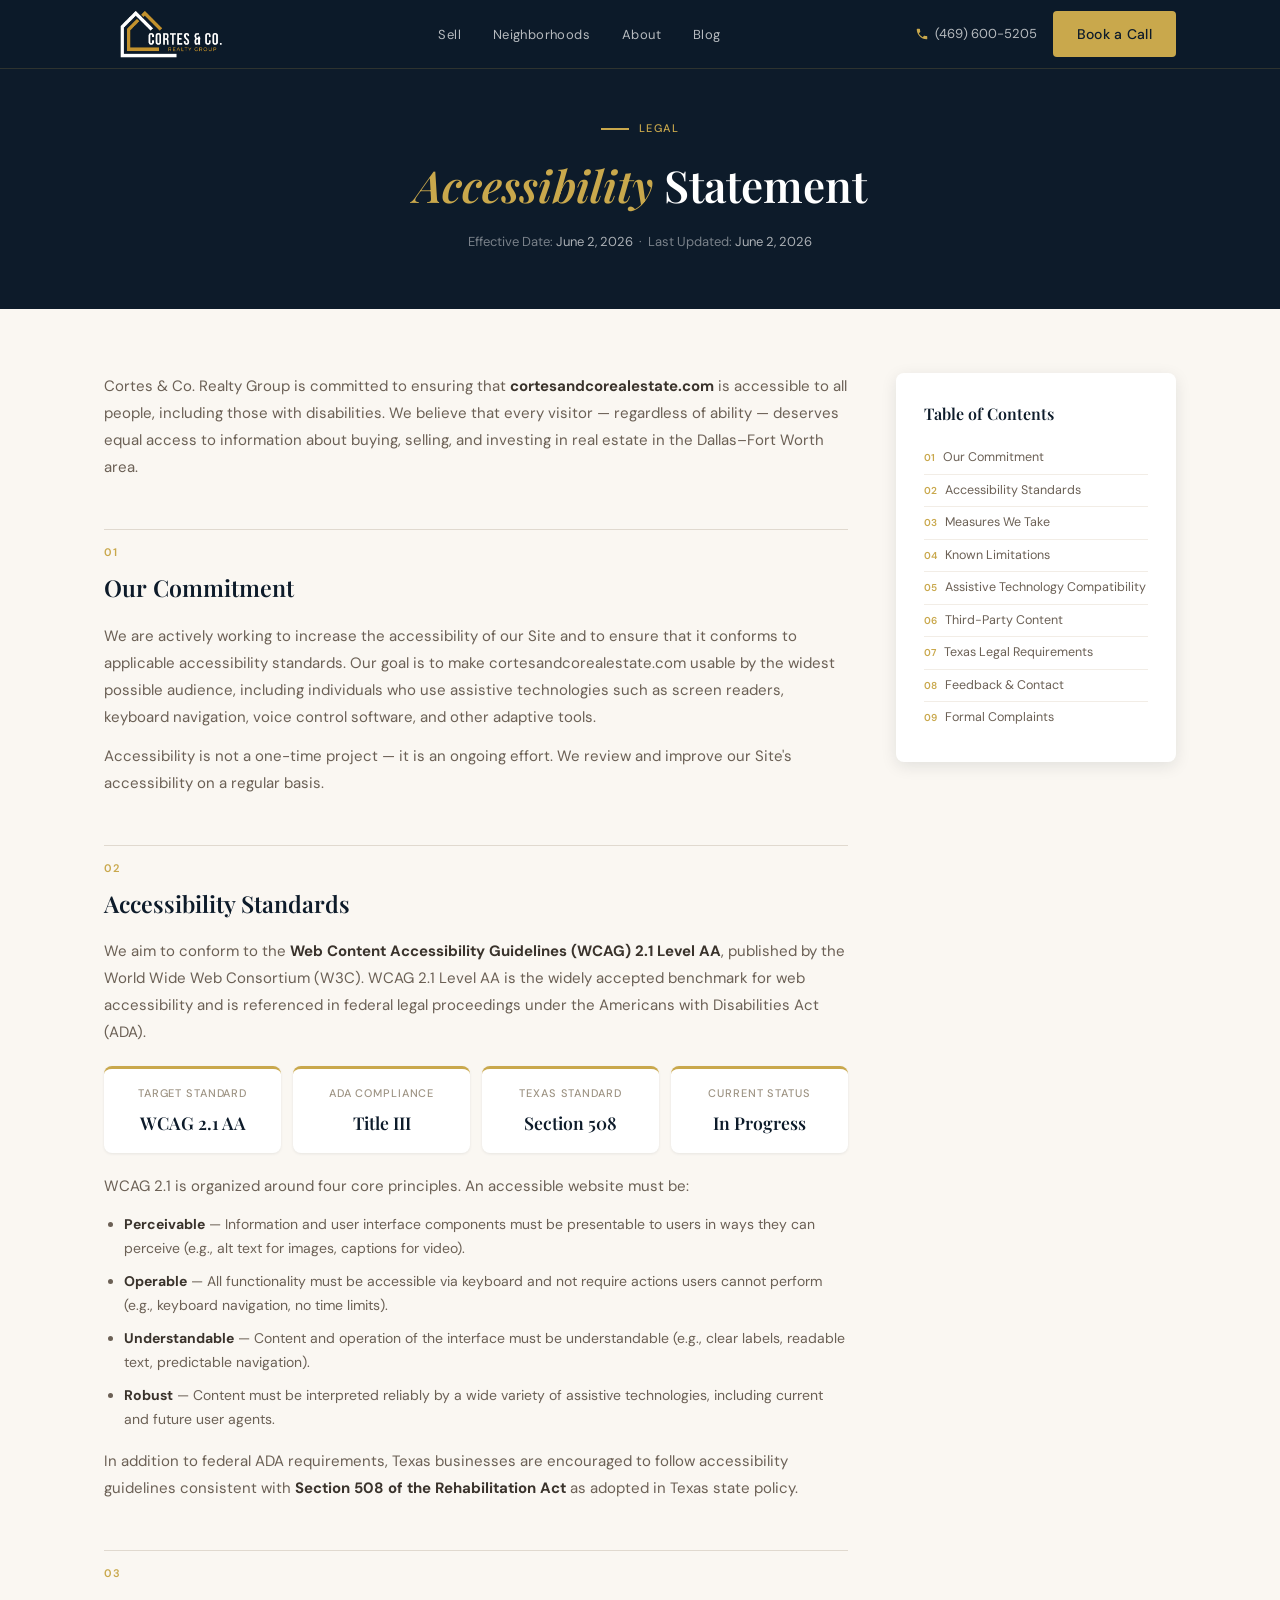
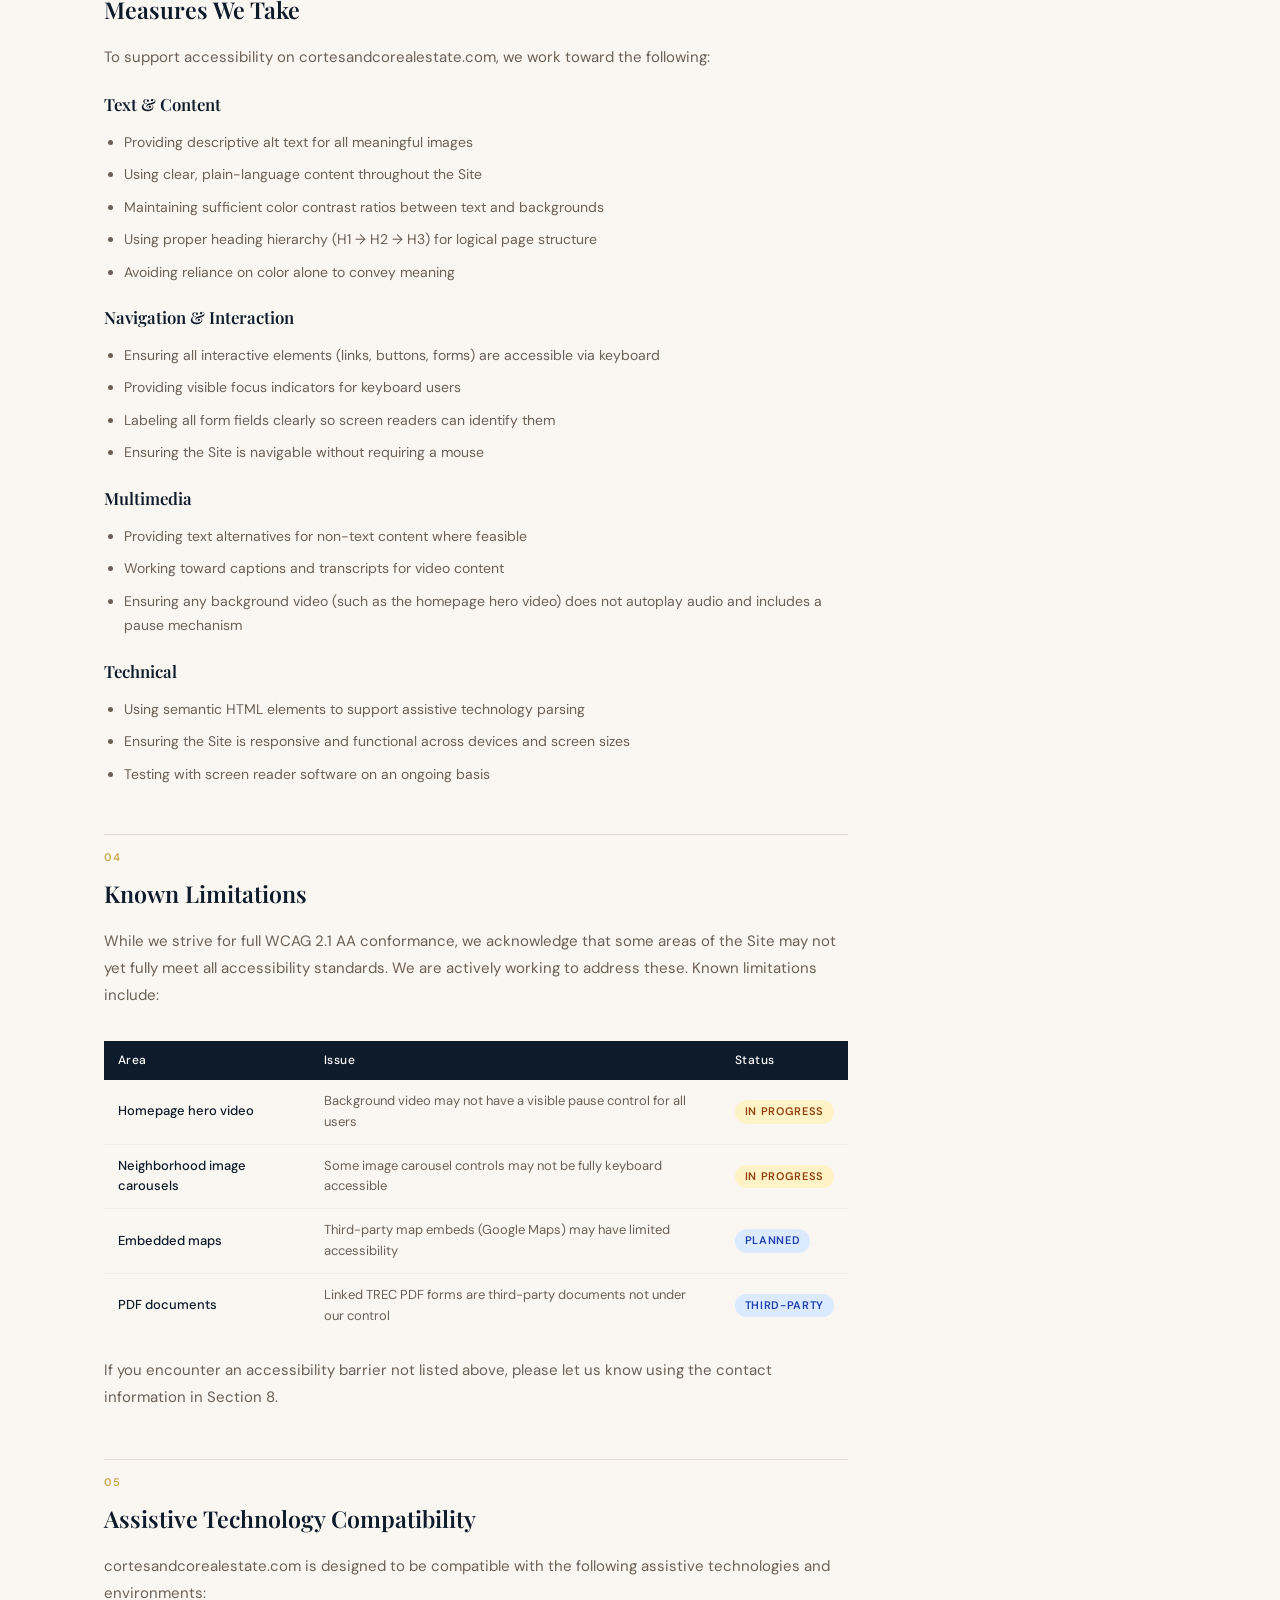
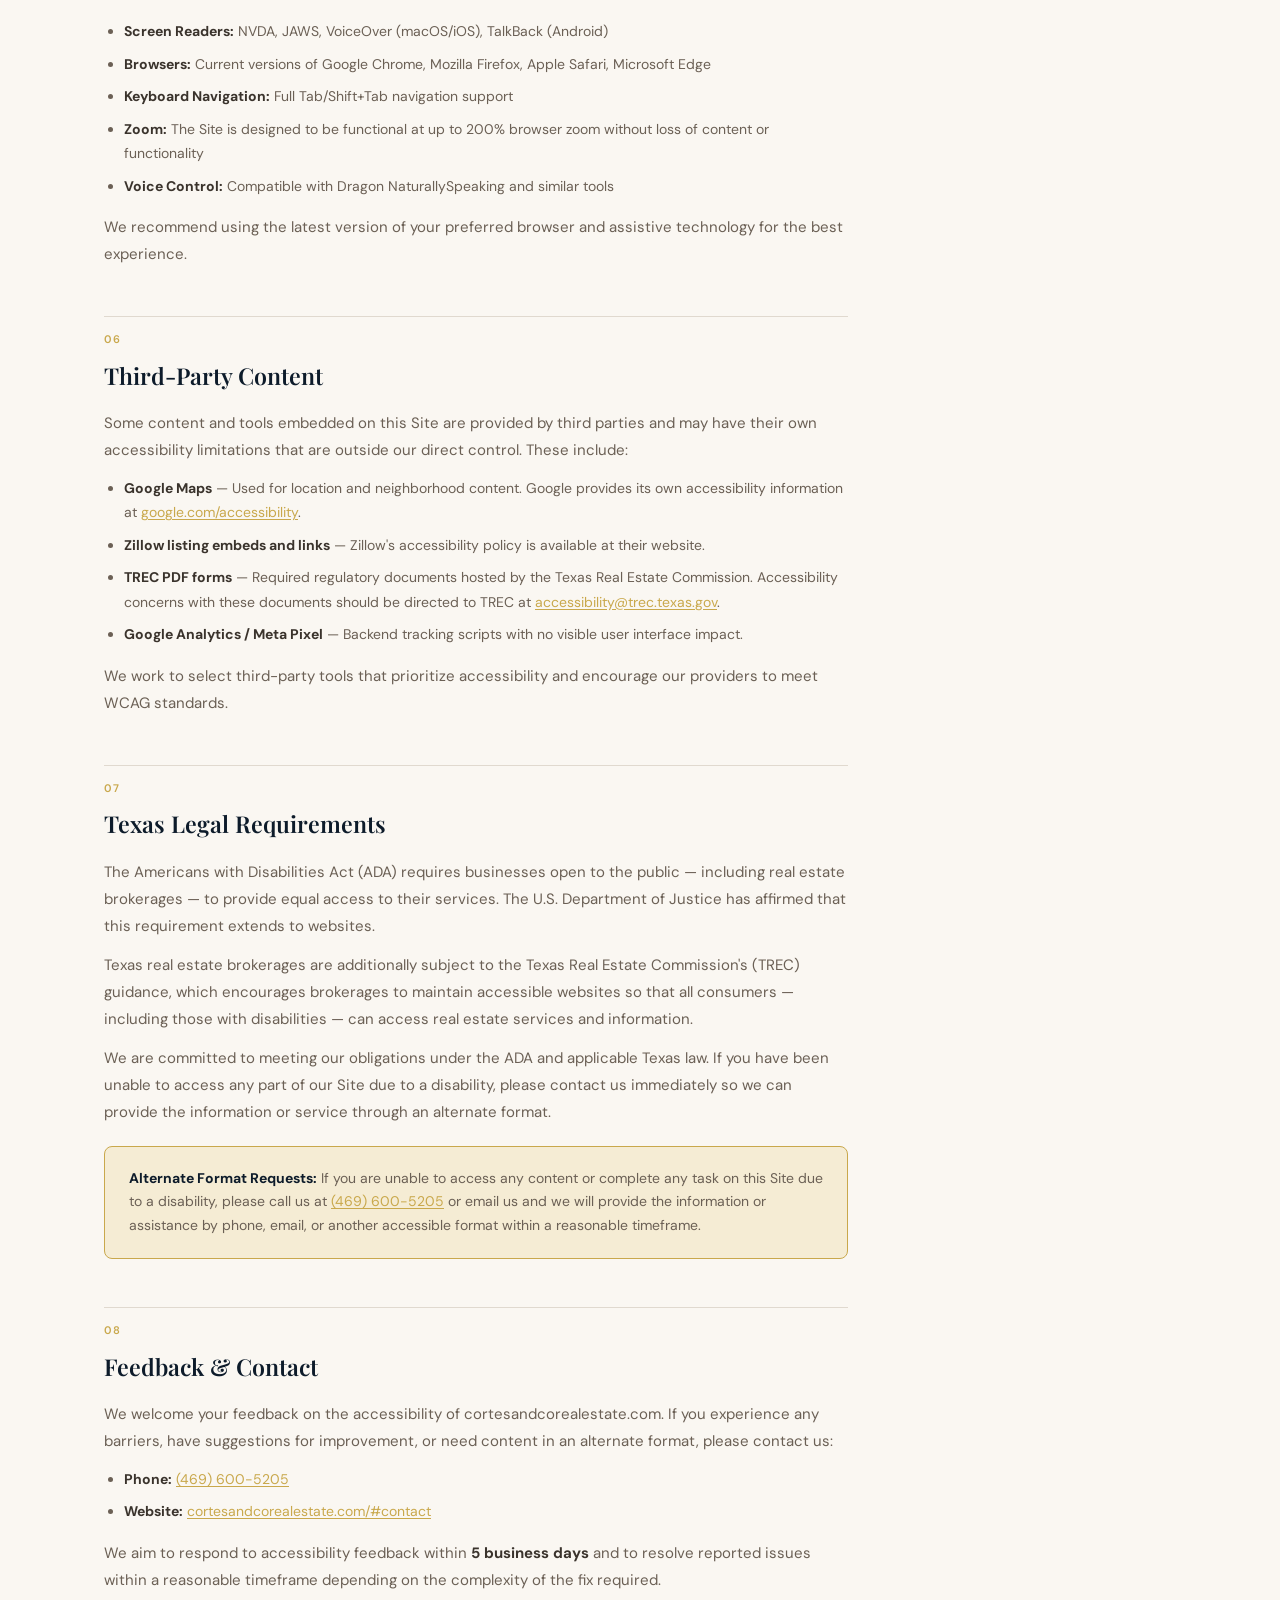
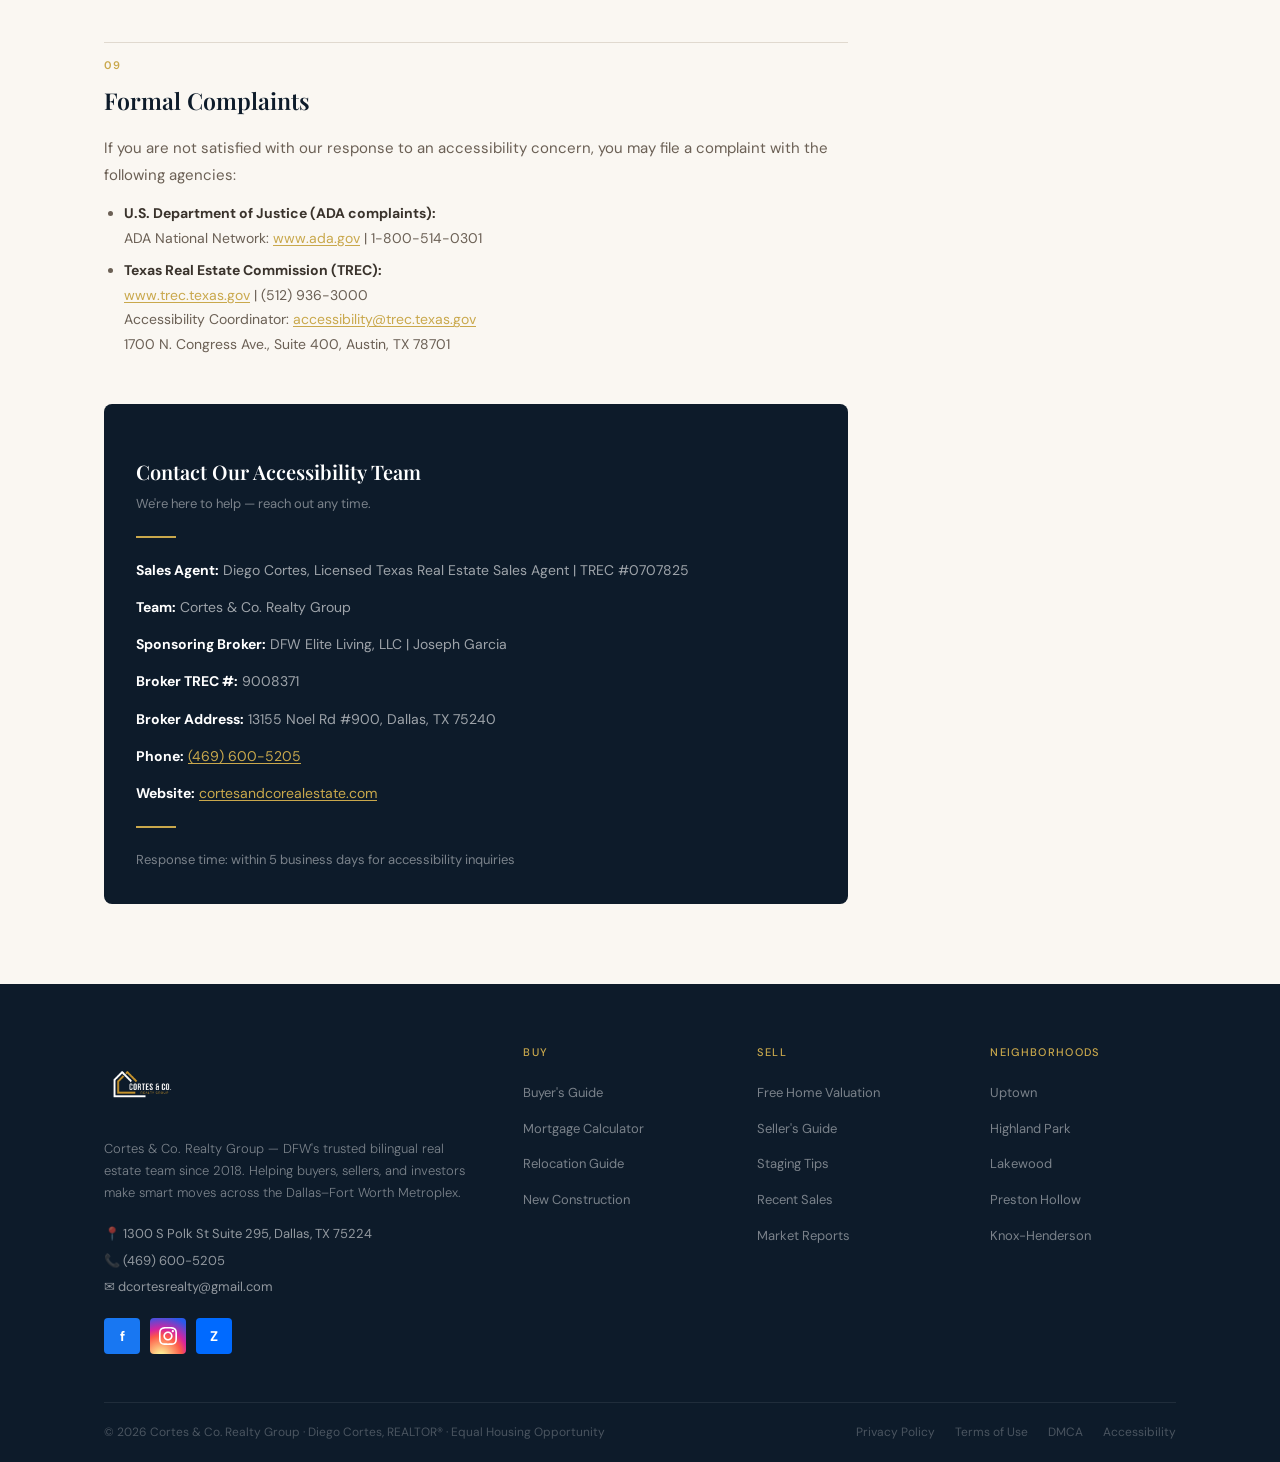
==== accessibility.html @ 4f9a0661 "added-legal-docs" ====
<!DOCTYPE html>
<html lang="en">
<head>
  <meta charset="UTF-8" />
  <meta name="viewport" content="width=device-width, initial-scale=1.0"/>
  <title>Accessibility Statement — Cortes & Co. Realty Group</title>
  <meta name="description" content="Accessibility Statement for cortesandcorealestate.com — Cortes & Co. Realty Group's commitment to WCAG 2.1 AA and ADA compliance.">
  <link rel="preconnect" href="https://fonts.googleapis.com">
  <link rel="preconnect" href="https://fonts.gstatic.com" crossorigin>
  <link href="https://fonts.googleapis.com/css2?family=Playfair+Display:ital,wght@0,400;0,600;0,700;1,400&family=DM+Sans:ital,opsz,wght@0,9..40,300;0,9..40,400;0,9..40,500;1,9..40,300&display=swap" rel="stylesheet">
  <link rel="icon" type="image/svg+xml" href="favicon.svg">
  <link rel="stylesheet" href="styles.css">
  <style>
    .policy-hero {
      background: var(--navy);
      padding: 120px 0 56px;
      text-align: center;
    }
    .policy-hero .section-eyebrow { justify-content: center; }
    .policy-hero h1 {
      font-family: var(--font-display);
      font-size: clamp(2rem, 4vw, 2.75rem);
      font-weight: 600;
      color: var(--white);
      margin-bottom: 12px;
    }
    .policy-hero h1 em { font-style: italic; color: var(--gold); }
    .policy-meta {
      font-size: 13px;
      color: rgba(255,255,255,.45);
      margin-top: 8px;
    }
    .policy-meta span { color: rgba(255,255,255,.65); }

    .policy-body { padding: 64px 0 80px; }
    .policy-layout {
      display: grid;
      grid-template-columns: 1fr 280px;
      gap: 48px;
      align-items: start;
    }

    .policy-sidebar { position: sticky; top: 88px; }
    .sidebar-card {
      background: var(--white);
      border-radius: 8px;
      padding: 28px;
      box-shadow: var(--shadow-md);
      margin-bottom: 20px;
    }
    .sidebar-card h3 {
      font-family: var(--font-display);
      font-size: 1rem;
      font-weight: 600;
      color: var(--navy);
      margin-bottom: 16px;
    }
    .toc ol {
      list-style: none;
      counter-reset: toc-counter;
      margin: 0; padding: 0;
    }
    .toc li {
      counter-increment: toc-counter;
      border-bottom: 1px solid var(--gray-100);
    }
    .toc li:last-child { border-bottom: none; }
    .toc a {
      display: flex;
      align-items: baseline;
      gap: 8px;
      font-size: 12.5px;
      color: var(--gray-600);
      padding: 7px 0;
      transition: color .2s;
      line-height: 1.4;
    }
    .toc a::before {
      content: counter(toc-counter, decimal-leading-zero);
      font-size: 10px;
      font-weight: 600;
      color: var(--gold);
      flex-shrink: 0;
    }
    .toc a:hover { color: var(--navy); }

    .policy-main > p {
      font-size: 15px;
      color: var(--gray-600);
      line-height: 1.8;
      margin-bottom: 14px;
    }
    .policy-main section {
      margin-top: 48px;
      padding-top: 8px;
      border-top: 1px solid var(--gray-200);
    }
    .section-num {
      display: inline-block;
      font-size: 11px;
      font-weight: 600;
      letter-spacing: .12em;
      text-transform: uppercase;
      color: var(--gold);
      margin-bottom: 8px;
    }
    .policy-main h2 {
      font-family: var(--font-display);
      font-size: 1.45rem;
      font-weight: 600;
      color: var(--navy);
      margin-bottom: 16px;
    }
    .policy-main h3 {
      font-family: var(--font-display);
      font-size: 1.05rem;
      font-weight: 600;
      color: var(--navy);
      margin: 20px 0 10px;
    }
    .policy-main p {
      font-size: 15px;
      color: var(--gray-600);
      line-height: 1.8;
      margin-bottom: 12px;
    }
    .policy-main p:last-child { margin-bottom: 0; }
    .policy-main ul, .policy-main ol {
      margin: 12px 0 16px 0;
      padding-left: 20px;
    }
    .policy-main li {
      font-size: 14px;
      color: var(--gray-600);
      line-height: 1.75;
      margin-bottom: 8px;
    }
    .policy-main li:last-child { margin-bottom: 0; }
    .policy-main strong { color: var(--gray-800); }
    .policy-main a { color: var(--gold); text-decoration: underline; text-underline-offset: 2px; }
    .policy-main a:hover { color: var(--gold-light); }

    .highlight-box {
      background: var(--gold-pale);
      border: 1.5px solid var(--gold);
      border-radius: 8px;
      padding: 20px 24px;
      margin: 20px 0;
      font-size: 14px;
      color: var(--gray-600);
      line-height: 1.7;
    }
    .highlight-box strong { color: var(--navy); }
    .highlight-box a { color: var(--gold); }

    /* conformance grid */
    .conformance-grid {
      display: grid;
      grid-template-columns: repeat(4, 1fr);
      gap: 12px;
      margin: 20px 0;
    }
    .conformance-item {
      background: var(--white);
      border-radius: 8px;
      padding: 16px;
      box-shadow: var(--shadow-sm);
      text-align: center;
      border-top: 3px solid var(--gold);
    }
    .ci-label {
      font-size: 11px;
      font-weight: 500;
      letter-spacing: .08em;
      text-transform: uppercase;
      color: var(--gray-400);
      margin-bottom: 6px;
    }
    .ci-value {
      font-family: var(--font-display);
      font-size: 1.1rem;
      font-weight: 600;
      color: var(--navy);
    }

    /* issues table */
    .issues-table {
      width: 100%;
      border-collapse: collapse;
      margin: 20px 0;
      font-size: 13px;
    }
    .issues-table th {
      background: var(--navy);
      color: var(--white);
      padding: 10px 14px;
      text-align: left;
      font-weight: 500;
      font-size: 12px;
      letter-spacing: .04em;
    }
    .issues-table td {
      padding: 11px 14px;
      border-bottom: 1px solid var(--gray-100);
      color: var(--gray-600);
      vertical-align: middle;
    }
    .issues-table tr:last-child td { border-bottom: none; }
    .issues-table tr:nth-child(even) td { background: var(--cream); }
    .issues-table td:first-child { font-weight: 500; color: var(--navy); }

    .status-badge {
      display: inline-block;
      font-size: 11px;
      font-weight: 600;
      letter-spacing: .06em;
      text-transform: uppercase;
      padding: 3px 10px;
      border-radius: 20px;
      white-space: nowrap;
    }
    .status-in-progress { background: #fef3c7; color: #92400e; }
    .status-planned { background: #dbeafe; color: #1e40af; }

    /* contact card */
    .contact-card {
      background: var(--navy);
      border-radius: 8px;
      padding: 32px;
      margin-top: 48px;
    }
    .contact-card h3 {
      font-family: var(--font-display);
      font-size: 1.25rem;
      font-weight: 600;
      color: var(--white);
      margin-bottom: 4px;
    }
    .contact-card .sub {
      font-size: 13px;
      color: rgba(255,255,255,.45);
      margin-bottom: 0;
    }
    .contact-card p {
      font-size: 14px;
      color: rgba(255,255,255,.6);
      line-height: 1.8;
      margin-bottom: 12px;
    }
    .contact-card p:last-child { margin-bottom: 0; }
    .contact-card strong { color: var(--white) !important; }
    .contact-card a { color: var(--gold); text-decoration: underline; text-underline-offset: 2px; }
    .contact-card a:hover { color: var(--gold-light); }
    .contact-card .divider {
      width: 40px; height: 2px;
      background: var(--gold);
      margin: 20px 0;
    }

    @media (max-width: 900px) {
      .policy-layout { grid-template-columns: 1fr; }
      .policy-sidebar { position: static; }
      .conformance-grid { grid-template-columns: 1fr 1fr; }
    }
    @media (max-width: 600px) {
      .conformance-grid { grid-template-columns: 1fr 1fr; }
    }
  </style>
</head>
<body>

<!-- ── NAV ── -->
<nav id="nav">
  <div class="nav-inner">
    <div class="nav-logo"><a href="index.html"><img src="websitephotos/logo-dark.png" alt="Logo"></a></div>
    <ul class="nav-links">
      <li><a href="index.html#sell">Sell</a></li>
      <li><a href="index.html#neighborhoods">Neighborhoods</a></li>
      <li><a href="index.html#about">About</a></li>
      <li><a href="#">Blog</a></li>
    </ul>
    <div class="nav-right">
      <div class="nav-phone">(469) 600-5205</div>
      <a href="index.html#contact" class="btn-primary">Book a Call</a>
    </div>
    <div class="hamburger" onclick="toggleMenu()">
      <span></span><span></span><span></span>
    </div>
  </div>
</nav>

<!-- ── HERO ── -->
<section class="policy-hero">
  <div class="container">
    <div class="section-eyebrow" style="justify-content:center;">Legal</div>
    <h1><em>Accessibility</em> Statement</h1>
    <p class="policy-meta">Effective Date: <span>June 2, 2026</span> &nbsp;·&nbsp; Last Updated: <span>June 2, 2026</span></p>
  </div>
</section>

<!-- ── BODY ── -->
<section class="policy-body">
  <div class="container">
    <div class="policy-layout">

      <!-- MAIN CONTENT -->
      <div class="policy-main">

        <p>Cortes & Co. Realty Group is committed to ensuring that <strong>cortesandcorealestate.com</strong> is accessible to all people, including those with disabilities. We believe that every visitor — regardless of ability — deserves equal access to information about buying, selling, and investing in real estate in the Dallas–Fort Worth area.</p>

        <!-- 1 -->
        <section id="commitment">
          <span class="section-num">01</span>
          <h2>Our Commitment</h2>
          <p>We are actively working to increase the accessibility of our Site and to ensure that it conforms to applicable accessibility standards. Our goal is to make cortesandcorealestate.com usable by the widest possible audience, including individuals who use assistive technologies such as screen readers, keyboard navigation, voice control software, and other adaptive tools.</p>
          <p>Accessibility is not a one-time project — it is an ongoing effort. We review and improve our Site's accessibility on a regular basis.</p>
        </section>

        <!-- 2 -->
        <section id="standards">
          <span class="section-num">02</span>
          <h2>Accessibility Standards</h2>
          <p>We aim to conform to the <strong>Web Content Accessibility Guidelines (WCAG) 2.1 Level AA</strong>, published by the World Wide Web Consortium (W3C). WCAG 2.1 Level AA is the widely accepted benchmark for web accessibility and is referenced in federal legal proceedings under the Americans with Disabilities Act (ADA).</p>

          <div class="conformance-grid">
            <div class="conformance-item">
              <div class="ci-label">Target Standard</div>
              <div class="ci-value">WCAG 2.1 AA</div>
            </div>
            <div class="conformance-item">
              <div class="ci-label">ADA Compliance</div>
              <div class="ci-value">Title III</div>
            </div>
            <div class="conformance-item">
              <div class="ci-label">Texas Standard</div>
              <div class="ci-value">Section 508</div>
            </div>
            <div class="conformance-item">
              <div class="ci-label">Current Status</div>
              <div class="ci-value">In Progress</div>
            </div>
          </div>

          <p>WCAG 2.1 is organized around four core principles. An accessible website must be:</p>
          <ul>
            <li><strong>Perceivable</strong> — Information and user interface components must be presentable to users in ways they can perceive (e.g., alt text for images, captions for video).</li>
            <li><strong>Operable</strong> — All functionality must be accessible via keyboard and not require actions users cannot perform (e.g., keyboard navigation, no time limits).</li>
            <li><strong>Understandable</strong> — Content and operation of the interface must be understandable (e.g., clear labels, readable text, predictable navigation).</li>
            <li><strong>Robust</strong> — Content must be interpreted reliably by a wide variety of assistive technologies, including current and future user agents.</li>
          </ul>

          <p>In addition to federal ADA requirements, Texas businesses are encouraged to follow accessibility guidelines consistent with <strong>Section 508 of the Rehabilitation Act</strong> as adopted in Texas state policy.</p>
        </section>

        <!-- 3 -->
        <section id="measures">
          <span class="section-num">03</span>
          <h2>Measures We Take</h2>
          <p>To support accessibility on cortesandcorealestate.com, we work toward the following:</p>

          <h3>Text & Content</h3>
          <ul>
            <li>Providing descriptive alt text for all meaningful images</li>
            <li>Using clear, plain-language content throughout the Site</li>
            <li>Maintaining sufficient color contrast ratios between text and backgrounds</li>
            <li>Using proper heading hierarchy (H1 → H2 → H3) for logical page structure</li>
            <li>Avoiding reliance on color alone to convey meaning</li>
          </ul>

          <h3>Navigation & Interaction</h3>
          <ul>
            <li>Ensuring all interactive elements (links, buttons, forms) are accessible via keyboard</li>
            <li>Providing visible focus indicators for keyboard users</li>
            <li>Labeling all form fields clearly so screen readers can identify them</li>
            <li>Ensuring the Site is navigable without requiring a mouse</li>
          </ul>

          <h3>Multimedia</h3>
          <ul>
            <li>Providing text alternatives for non-text content where feasible</li>
            <li>Working toward captions and transcripts for video content</li>
            <li>Ensuring any background video (such as the homepage hero video) does not autoplay audio and includes a pause mechanism</li>
          </ul>

          <h3>Technical</h3>
          <ul>
            <li>Using semantic HTML elements to support assistive technology parsing</li>
            <li>Ensuring the Site is responsive and functional across devices and screen sizes</li>
            <li>Testing with screen reader software on an ongoing basis</li>
          </ul>
        </section>

        <!-- 4 -->
        <section id="known-issues">
          <span class="section-num">04</span>
          <h2>Known Limitations</h2>
          <p>While we strive for full WCAG 2.1 AA conformance, we acknowledge that some areas of the Site may not yet fully meet all accessibility standards. We are actively working to address these. Known limitations include:</p>

          <div style="overflow-x:auto;">
            <table class="issues-table" aria-label="Known accessibility limitations and their status">
              <thead>
                <tr>
                  <th>Area</th>
                  <th>Issue</th>
                  <th>Status</th>
                </tr>
              </thead>
              <tbody>
                <tr>
                  <td>Homepage hero video</td>
                  <td>Background video may not have a visible pause control for all users</td>
                  <td><span class="status-badge status-in-progress">In Progress</span></td>
                </tr>
                <tr>
                  <td>Neighborhood image carousels</td>
                  <td>Some image carousel controls may not be fully keyboard accessible</td>
                  <td><span class="status-badge status-in-progress">In Progress</span></td>
                </tr>
                <tr>
                  <td>Embedded maps</td>
                  <td>Third-party map embeds (Google Maps) may have limited accessibility</td>
                  <td><span class="status-badge status-planned">Planned</span></td>
                </tr>
                <tr>
                  <td>PDF documents</td>
                  <td>Linked TREC PDF forms are third-party documents not under our control</td>
                  <td><span class="status-badge status-planned">Third-Party</span></td>
                </tr>
              </tbody>
            </table>
          </div>

          <p>If you encounter an accessibility barrier not listed above, please let us know using the contact information in Section 8.</p>
        </section>

        <!-- 5 -->
        <section id="assistive">
          <span class="section-num">05</span>
          <h2>Assistive Technology Compatibility</h2>
          <p>cortesandcorealestate.com is designed to be compatible with the following assistive technologies and environments:</p>
          <ul>
            <li><strong>Screen Readers:</strong> NVDA, JAWS, VoiceOver (macOS/iOS), TalkBack (Android)</li>
            <li><strong>Browsers:</strong> Current versions of Google Chrome, Mozilla Firefox, Apple Safari, Microsoft Edge</li>
            <li><strong>Keyboard Navigation:</strong> Full Tab/Shift+Tab navigation support</li>
            <li><strong>Zoom:</strong> The Site is designed to be functional at up to 200% browser zoom without loss of content or functionality</li>
            <li><strong>Voice Control:</strong> Compatible with Dragon NaturallySpeaking and similar tools</li>
          </ul>
          <p>We recommend using the latest version of your preferred browser and assistive technology for the best experience.</p>
        </section>

        <!-- 6 -->
        <section id="third-party">
          <span class="section-num">06</span>
          <h2>Third-Party Content</h2>
          <p>Some content and tools embedded on this Site are provided by third parties and may have their own accessibility limitations that are outside our direct control. These include:</p>
          <ul>
            <li><strong>Google Maps</strong> — Used for location and neighborhood content. Google provides its own accessibility information at <a href="https://www.google.com/accessibility/" target="_blank">google.com/accessibility</a>.</li>
            <li><strong>Zillow listing embeds and links</strong> — Zillow's accessibility policy is available at their website.</li>
            <li><strong>TREC PDF forms</strong> — Required regulatory documents hosted by the Texas Real Estate Commission. Accessibility concerns with these documents should be directed to TREC at <a href="mailto:accessibility@trec.texas.gov">accessibility@trec.texas.gov</a>.</li>
            <li><strong>Google Analytics / Meta Pixel</strong> — Backend tracking scripts with no visible user interface impact.</li>
          </ul>
          <p>We work to select third-party tools that prioritize accessibility and encourage our providers to meet WCAG standards.</p>
        </section>

        <!-- 7 -->
        <section id="texas-law">
          <span class="section-num">07</span>
          <h2>Texas Legal Requirements</h2>
          <p>The Americans with Disabilities Act (ADA) requires businesses open to the public — including real estate brokerages — to provide equal access to their services. The U.S. Department of Justice has affirmed that this requirement extends to websites.</p>
          <p>Texas real estate brokerages are additionally subject to the Texas Real Estate Commission's (TREC) guidance, which encourages brokerages to maintain accessible websites so that all consumers — including those with disabilities — can access real estate services and information.</p>
          <p>We are committed to meeting our obligations under the ADA and applicable Texas law. If you have been unable to access any part of our Site due to a disability, please contact us immediately so we can provide the information or service through an alternate format.</p>

          <div class="highlight-box">
            <strong>Alternate Format Requests:</strong> If you are unable to access any content or complete any task on this Site due to a disability, please call us at <a href="tel:4696005205">(469) 600-5205</a> or email us and we will provide the information or assistance by phone, email, or another accessible format within a reasonable timeframe.
          </div>
        </section>

        <!-- 8 -->
        <section id="feedback">
          <span class="section-num">08</span>
          <h2>Feedback & Contact</h2>
          <p>We welcome your feedback on the accessibility of cortesandcorealestate.com. If you experience any barriers, have suggestions for improvement, or need content in an alternate format, please contact us:</p>
          <ul>
            <li><strong>Phone:</strong> <a href="tel:4696005205">(469) 600-5205</a></li>
            <li><strong>Website:</strong> <a href="https://cortesandcorealestate.com/#contact">cortesandcorealestate.com/#contact</a></li>
          </ul>
          <p>We aim to respond to accessibility feedback within <strong>5 business days</strong> and to resolve reported issues within a reasonable timeframe depending on the complexity of the fix required.</p>
        </section>

        <!-- 9 -->
        <section id="formal-complaint">
          <span class="section-num">09</span>
          <h2>Formal Complaints</h2>
          <p>If you are not satisfied with our response to an accessibility concern, you may file a complaint with the following agencies:</p>
          <ul>
            <li>
              <strong>U.S. Department of Justice (ADA complaints):</strong><br/>
              ADA National Network: <a href="https://www.ada.gov" target="_blank">www.ada.gov</a> | 1-800-514-0301
            </li>
            <li>
              <strong>Texas Real Estate Commission (TREC):</strong><br/>
              <a href="https://www.trec.texas.gov" target="_blank">www.trec.texas.gov</a> | (512) 936-3000<br/>
              Accessibility Coordinator: <a href="mailto:accessibility@trec.texas.gov">accessibility@trec.texas.gov</a><br/>
              1700 N. Congress Ave., Suite 400, Austin, TX 78701
            </li>
          </ul>
        </section>

        <div class="contact-card">
          <h3>Contact Our Accessibility Team</h3>
          <p class="sub">We're here to help — reach out any time.</p>
          <div class="divider"></div>
          <p><strong>Sales Agent:</strong> Diego Cortes, Licensed Texas Real Estate Sales Agent | TREC #0707825</p>
          <p><strong>Team:</strong> Cortes &amp; Co. Realty Group</p>
          <p><strong>Sponsoring Broker:</strong> DFW Elite Living, LLC | Joseph Garcia</p>
          <p><strong>Broker TREC #:</strong> 9008371</p>
          <p><strong>Broker Address:</strong> 13155 Noel Rd #900, Dallas, TX 75240</p>
          <p><strong>Phone:</strong> <a href="tel:4696005205">(469) 600-5205</a></p>
          <p><strong>Website:</strong> <a href="https://cortesandcorealestate.com">cortesandcorealestate.com</a></p>
          <div class="divider"></div>
          <p style="font-size:13px; color:rgba(255,255,255,.45);">Response time: within 5 business days for accessibility inquiries</p>
        </div>

      </div>

      <!-- SIDEBAR -->
      <div class="policy-sidebar">
        <div class="sidebar-card">
          <h3>Table of Contents</h3>
          <nav class="toc">
            <ol>
              <li><a href="#commitment">Our Commitment</a></li>
              <li><a href="#standards">Accessibility Standards</a></li>
              <li><a href="#measures">Measures We Take</a></li>
              <li><a href="#known-issues">Known Limitations</a></li>
              <li><a href="#assistive">Assistive Technology Compatibility</a></li>
              <li><a href="#third-party">Third-Party Content</a></li>
              <li><a href="#texas-law">Texas Legal Requirements</a></li>
              <li><a href="#feedback">Feedback & Contact</a></li>
              <li><a href="#formal-complaint">Formal Complaints</a></li>
            </ol>
          </nav>
        </div>
      </div>

    </div>
  </div>
</section>

<!-- ── FOOTER ── -->
<footer id="footer">
  <div class="container">
    <div class="footer-grid">
      <div>
        <div class="footer-logo"><a href="index.html"><img src="websitephotos/logo-dark.png" alt="Logo"></a></div>
        <p class="footer-about">Cortes & Co. Realty Group — DFW's trusted bilingual real estate team since 2018. Helping buyers, sellers, and investors make smart moves across the Dallas–Fort Worth Metroplex.</p>
        <div class="footer-contact-item">📍 1300 S Polk St Suite 295, Dallas, TX 75224</div>
        <div class="footer-contact-item">📞 (469) 600-5205</div>
        <div class="footer-contact-item">✉ dcortesrealty@gmail.com</div>
        <div class="footer-social">
          <a href="https://www.facebook.com/diegocortesrealestate/" target="_blank" rel="noopener noreferrer" class="social-icon" style="background:#1877f2; color:#fff;">f</a>
          <a href="https://www.instagram.com/diegocortes_realestate/?hl=en" target="_blank" rel="noopener noreferrer" class="social-icon" style="background:radial-gradient(circle at 30% 107%, #fdf497 0%, #fdf497 5%, #fd5949 45%, #d6249f 60%, #285AEB 90%); color:#fff;">
            <svg xmlns="http://www.w3.org/2000/svg" width="18" height="18" viewBox="0 0 24 24" fill="white"><path d="M12 2.163c3.204 0 3.584.012 4.85.07 3.252.148 4.771 1.691 4.919 4.919.058 1.265.069 1.645.069 4.849 0 3.205-.012 3.584-.069 4.849-.149 3.225-1.664 4.771-4.919 4.919-1.266.058-1.644.07-4.85.07-3.204 0-3.584-.012-4.849-.07-3.26-.149-4.771-1.699-4.919-4.92-.058-1.265-.07-1.644-.07-4.849 0-3.204.013-3.583.07-4.849.149-3.227 1.664-4.771 4.919-4.919 1.266-.057 1.645-.069 4.849-.069zm0-2.163c-3.259 0-3.667.014-4.947.072-4.358.2-6.78 2.618-6.98 6.98-.059 1.281-.073 1.689-.073 4.948 0 3.259.014 3.668.072 4.948.2 4.358 2.618 6.78 6.98 6.98 1.281.058 1.689.072 4.948.072 3.259 0 3.668-.014 4.948-.072 4.354-.2 6.782-2.618 6.979-6.98.059-1.28.073-1.689.073-4.948 0-3.259-.014-3.667-.072-4.947-.196-4.354-2.617-6.78-6.979-6.98-1.281-.059-1.69-.073-4.949-.073zm0 5.838c-3.403 0-6.162 2.759-6.162 6.162s2.759 6.163 6.162 6.163 6.162-2.759 6.162-6.163c0-3.403-2.759-6.162-6.162-6.162zm0 10.162c-2.209 0-4-1.79-4-4 0-2.209 1.791-4 4-4s4 1.791 4 4c0 2.21-1.791 4-4 4zm6.406-11.845c-.796 0-1.441.645-1.441 1.44s.645 1.44 1.441 1.44c.795 0 1.439-.645 1.439-1.44s-.644-1.44-1.439-1.44z"/></svg>
          </a>
          <a href="https://www.zillow.com/profile/Diego%20Cortes" target="_blank" rel="noopener noreferrer" class="social-icon" style="background:#006aff; color:#fff;">Z</a>
        </div>
      </div>
      <div class="footer-col">
        <h4>Buy</h4>
        <ul class="footer-links">
          <li><a href="buyers-guide.html">Buyer's Guide</a></li>
          <li><a href="mortgage-calculator.html">Mortgage Calculator</a></li>
          <li><a href="relocation-guide.html">Relocation Guide</a></li>
          <li><a href="new-construction.html">New Construction</a></li>
        </ul>
      </div>
      <div class="footer-col">
        <h4>Sell</h4>
        <ul class="footer-links">
          <li><a href="index.html#sell">Free Home Valuation</a></li>
          <li><a href="#">Seller's Guide</a></li>
          <li><a href="#">Staging Tips</a></li>
          <li><a href="index.html#sold">Recent Sales</a></li>
          <li><a href="#">Market Reports</a></li>
        </ul>
      </div>
      <div class="footer-col">
        <h4>Neighborhoods</h4>
        <ul class="footer-links">
          <li><a href="index.html#neighborhoods">Uptown</a></li>
          <li><a href="index.html#neighborhoods">Highland Park</a></li>
          <li><a href="index.html#neighborhoods">Lakewood</a></li>
          <li><a href="index.html#neighborhoods">Preston Hollow</a></li>
          <li><a href="index.html#neighborhoods">Knox-Henderson</a></li>
        </ul>
      </div>
    </div>
    <div class="footer-bottom">
      <p>© 2026 Cortes & Co. Realty Group · Diego Cortes, REALTOR® · Equal Housing Opportunity</p>
      <div class="footer-bottom-links">
        <a href="privacy-policy.html">Privacy Policy</a>
        <a href="terms-of-use.html">Terms of Use</a>
        <a href="DMCA.html">DMCA</a>
        <a href="accessibility.html">Accessibility</a>
      </div>
    </div>
  </div>
</footer>

<script src="app.js"></script>
</body>
</html>
---- styles.css ----
:root {
    --navy: #0d1b2a;
    --navy-mid: #162435;
    --navy-light: #1e3448;
    --gold: #c9a84c;
    --gold-light: #e2c07a;
    --gold-pale: #f5ecd4;
    --cream: #faf7f2;
    --white: #ffffff;
    --gray-100: #f2ede6;
    --gray-200: #e0d9cf;
    --gray-400: #9e9484;
    --gray-600: #6b6055;
    --gray-800: #3a332c;
    --green-bright: #22c55e;
    --font-display: 'Playfair Display', Georgia, serif;
    --font-body: 'DM Sans', sans-serif;
    --shadow-sm: 0 1px 3px rgba(13,27,42,.08);
    --shadow-md: 0 4px 16px rgba(13,27,42,.10);
    --shadow-lg: 0 12px 40px rgba(13,27,42,.15);
  }

  *, *::before, *::after { box-sizing: border-box; margin: 0; padding: 0; }

  html { scroll-behavior: smooth; }

  body {
    font-family: var(--font-body);
    background: var(--cream);
    color: var(--gray-800);
    font-size: 16px;
    line-height: 1.6;
    overflow-x: hidden;
  }

  a { color: inherit; text-decoration: none; }
  img { display: block; max-width: 100%; }

  .container { max-width: 1120px; margin: 0 auto; padding: 0 24px; }

  /* ── UTILITY ── */
  .btn-primary {
    display: inline-flex; align-items: center; gap: 6px;
    background: var(--gold); color: var(--navy);
    font-family: var(--font-body); font-size: 14px; font-weight: 500;
    padding: 12px 24px; border-radius: 4px; border: none; cursor: pointer;
    transition: background .2s, transform .15s;
    letter-spacing: .02em; white-space: nowrap;
  }
  .btn-primary:hover { background: var(--gold-light); transform: translateY(-1px); }

  .btn-outline {
    display: inline-flex; align-items: center; gap: 6px;
    background: transparent; color: var(--white);
    font-family: var(--font-body); font-size: 14px; font-weight: 400;
    padding: 11px 24px; border-radius: 4px; border: 1.5px solid rgba(255,255,255,.55); cursor: pointer;
    transition: background .2s, border-color .2s, transform .15s;
    letter-spacing: .02em; white-space: nowrap;
  }
  .btn-outline:hover { background: rgba(255,255,255,.08); border-color: rgba(255,255,255,.85); transform: translateY(-1px); }

  .btn-navy {
    display: inline-flex; align-items: center; gap: 6px;
    background: var(--navy); color: var(--white);
    font-family: var(--font-body); font-size: 14px; font-weight: 500;
    padding: 12px 24px; border-radius: 4px; border: none; cursor: pointer;
    transition: background .2s, transform .15s;
    letter-spacing: .02em; white-space: nowrap;
  }
  .btn-navy:hover { background: var(--navy-light); transform: translateY(-1px); }

  .section-eyebrow {
    font-size: 11px; font-weight: 500; letter-spacing: .14em;
    text-transform: uppercase; color: var(--gold);
    display: flex; align-items: center; gap: 10px; margin-bottom: 12px;
  }
  .section-eyebrow::before {
    content: ''; display: inline-block; width: 28px; height: 1.5px; background: var(--gold);
  }

  .section-title {
    font-family: var(--font-display); font-size: clamp(28px, 4vw, 42px);
    font-weight: 600; color: var(--navy); line-height: 1.18; margin-bottom: 16px;
  }
  .section-title em { font-style: italic; color: var(--gold); }

  /* ── NAV ── */
  #nav {
    position: fixed; top: 0; left: 0; right: 0; z-index: 100;
    background: rgba(13,27,42,.97);
    backdrop-filter: blur(10px);
    border-bottom: 1px solid rgba(201,168,76,.18);
    transition: box-shadow .3s;
  }
  #nav.scrolled { box-shadow: 0 4px 24px rgba(0,0,0,.3); }

  .nav-inner {
    display: flex; align-items: center; gap: 0;
    height: 68px; max-width: 1120px; margin: 0 auto; padding: 0 24px;
  }

  .nav-logo {
    flex-shrink: 0; display: flex; align-items: center;
  }
  .nav-logo img { height: 140px; width: auto; display: block; }

  .nav-links {
    display: flex; gap: 32px; margin: 0 auto;
    list-style: none;
  }
  .nav-links a {
    font-size: 13px; font-weight: 400; color: rgba(255,255,255,.7);
    letter-spacing: .03em; transition: color .2s;
  }
  .nav-links a:hover { color: var(--gold); }

  .nav-right {
    display: flex; align-items: center; gap: 16px; flex-shrink: 0;
  }
  .nav-phone {
    font-size: 13px; color: rgba(255,255,255,.7);
    display: flex; align-items: center; gap: 6px;
  }
  .nav-phone::before {
    content: ''; width: 14px; height: 14px;
    background: url("data:image/svg+xml,%3Csvg xmlns='http://www.w3.org/2000/svg' fill='%23c9a84c' viewBox='0 0 24 24'%3E%3Cpath d='M6.6 10.8c1.4 2.8 3.8 5.1 6.6 6.6l2.2-2.2c.3-.3.7-.4 1-.2 1.1.4 2.3.6 3.6.6.6 0 1 .4 1 1V20c0 .6-.4 1-1 1-9.4 0-17-7.6-17-17 0-.6.4-1 1-1h3.5c.6 0 1 .4 1 1 0 1.3.2 2.5.6 3.6.1.3 0 .7-.2 1L6.6 10.8z'/%3E%3C/svg%3E") center/contain no-repeat;
  }

  .hamburger { display: none; flex-direction: column; gap: 5px; cursor: pointer; padding: 4px; margin-left: auto; }
  .hamburger span { display: block; width: 22px; height: 1.5px; background: var(--white); transition: .2s; }

  /* ── HERO ── */
  #hero {
    position: relative; min-height: 100vh;
    display: flex; align-items: center;
    background: var(--navy);
    overflow: hidden;
  }

  .hero-video {
    position: absolute;
    top: 0; left: 0; right: 0; bottom: 0;
    z-index: 0;
    width: 100%; height: 100%;
    object-fit: cover;
    display: block;
  }

  .hero-overlay {
    position: absolute;
    top: 0; left: 0; right: 0; bottom: 0;
    z-index: 1;
    background: linear-gradient(135deg, rgba(13,27,42,.62) 0%, rgba(13,27,42,.42) 60%, rgba(13,27,42,.55) 100%);
  }

  .hero-texture {
    position: absolute; top: 0; left: 0; right: 0; bottom: 0; z-index: 2;
    background-image: radial-gradient(rgba(201,168,76,.04) 1px, transparent 1px);
    background-size: 32px 32px;
  }

  .hero-content {
    position: relative; z-index: 3;
    max-width: 1120px; margin: 0 auto; padding: 0 24px;
    padding-top: 120px; padding-bottom: 80px;
    display: flex; flex-direction: column; max-width: 760px;
  }

  .hero-left {}
  .hero-eyebrow {
    font-size: 11px; font-weight: 500; letter-spacing: .18em; text-transform: uppercase;
    color: var(--gold); margin-bottom: 20px;
    display: flex; align-items: center; gap: 12px;
  }
  .hero-eyebrow::before {
    content: ''; width: 36px; height: 1px; background: var(--gold); flex-shrink: 0;
  }

  .hero-title {
    font-family: var(--font-display); font-size: clamp(36px, 5vw, 58px);
    font-weight: 700; color: var(--white); line-height: 1.1; margin-bottom: 20px;
  }
  .hero-title em { font-style: italic; color: var(--gold); display: block; }

  .hero-sub {
    font-size: 16px; color: rgba(255,255,255,.65); line-height: 1.7;
    max-width: 480px; margin-bottom: 36px; font-weight: 300;
  }

  .hero-ctas { display: flex; gap: 12px; flex-wrap: wrap; }

  .hero-trust {
    margin-top: 48px; display: flex; gap: 32px; align-items: center;
    padding-top: 28px; border-top: 1px solid rgba(255,255,255,.1);
  }
  .trust-item { text-align: left; }
  .trust-number {
    font-family: var(--font-display); font-size: 26px; font-weight: 700; color: var(--gold);
    line-height: 1;
  }
  .trust-label { font-size: 12px; color: rgba(255,255,255,.55); margin-top: 2px; font-weight: 300; }

  .hero-search {
    background: var(--white); border-radius: 8px;
    padding: 28px; box-shadow: 0 20px 60px rgba(0,0,0,.3);
  }
  .hero-search h3 {
    font-family: var(--font-display); font-size: 18px; font-weight: 600; color: var(--navy);
    margin-bottom: 6px;
  }
  .hero-search p { font-size: 13px; color: var(--gray-400); margin-bottom: 20px; }

  .search-tabs {
    display: flex; gap: 0; margin-bottom: 20px;
    border-bottom: 1.5px solid var(--gray-200);
  }
  .search-tab {
    font-size: 13px; font-weight: 500; color: var(--gray-400);
    padding: 8px 16px; cursor: pointer; border-bottom: 2px solid transparent;
    margin-bottom: -1.5px; transition: color .2s, border-color .2s;
  }
  .search-tab.active { color: var(--navy); border-bottom-color: var(--gold); }

  .search-form { display: flex; flex-direction: column; gap: 12px; }
  .form-field label { display: block; font-size: 11px; font-weight: 500; color: var(--gray-600); letter-spacing: .04em; margin-bottom: 5px; text-transform: uppercase; }
  .form-field input, .form-field select {
    width: 100%; height: 42px; padding: 0 14px;
    border: 1.5px solid var(--gray-200); border-radius: 5px;
    font-family: var(--font-body); font-size: 14px; color: var(--gray-800);
    background: var(--cream); transition: border-color .2s;
    appearance: none;
  }
  .form-field input:focus, .form-field select:focus {
    outline: none; border-color: var(--gold); background: var(--white);
  }
  .form-row { display: grid; grid-template-columns: 1fr 1fr; gap: 10px; }

  /* ── LISTINGS ── */
  #listings { padding: 90px 0; background: var(--cream); }
  .listings-header { text-align: center; margin-bottom: 52px; }
  .listings-grid { display: grid; grid-template-columns: repeat(3, 1fr); gap: 24px; }

  .listing-card {
    background: var(--white); border-radius: 8px;
    box-shadow: var(--shadow-sm); overflow: hidden;
    transition: box-shadow .25s, transform .25s;
    cursor: pointer;
  }
  .listing-card:hover { box-shadow: var(--shadow-lg); transform: translateY(-4px); }

  .listing-img {
    position: relative; height: 200px; overflow: hidden;
    background: var(--gray-200);
  }
  .listing-img img { width: 100%; height: 100%; object-fit: cover; transition: transform .4s; }
  .listing-card:hover .listing-img img { transform: scale(1.04); }

  .listing-badge {
    position: absolute; top: 12px; left: 12px;
    font-size: 10px; font-weight: 500; padding: 3px 8px; border-radius: 3px;
    letter-spacing: .05em; text-transform: uppercase;
  }
  .badge-new { background: var(--navy); color: var(--gold); }
  .badge-price { background: #d97706; color: #fff; }

  .listing-save {
    position: absolute; top: 12px; right: 12px;
    width: 32px; height: 32px; border-radius: 50%;
    background: rgba(255,255,255,.9); display: flex; align-items: center; justify-content: center;
    font-size: 15px; cursor: pointer; transition: background .2s;
  }
  .listing-save:hover { background: var(--white); }

  .listing-body { padding: 18px 20px 20px; }
  .listing-price {
    font-family: var(--font-display); font-size: 22px; font-weight: 700; color: var(--navy);
  }
  .listing-meta {
    font-size: 13px; color: var(--gray-400); margin: 4px 0 2px;
    display: flex; gap: 12px; align-items: center;
  }
  .listing-meta span::before { content: '·'; margin-right: 12px; }
  .listing-meta span:first-child::before { content: ''; margin: 0; }
  .listing-address { font-size: 13px; color: var(--gray-600); margin-bottom: 12px; }
  .listing-tags { display: flex; gap: 6px; flex-wrap: wrap; margin-bottom: 14px; }
  .listing-tag {
    font-size: 10px; padding: 3px 8px; border-radius: 3px;
    background: var(--gray-100); color: var(--gray-600); font-weight: 500;
  }
  .listing-cta {
    width: 100%; padding: 10px; border-radius: 4px;
    border: 1.5px solid var(--navy); background: transparent;
    font-family: var(--font-body); font-size: 13px; font-weight: 500; color: var(--navy);
    cursor: pointer; transition: background .2s, color .2s;
  }
  .listing-cta:hover { background: var(--navy); color: var(--white); }

  .listings-footer { text-align: center; margin-top: 40px; }

  /* ── SOCIAL PROOF ── */
  #proof {
    background: var(--navy); padding: 40px 0;
    border-top: 1px solid rgba(201,168,76,.15); border-bottom: 1px solid rgba(201,168,76,.15);
  }
  .proof-inner {
    display: flex; justify-content: space-around; align-items: center; flex-wrap: wrap; gap: 20px;
  }
  .proof-item { text-align: center; }
  .proof-number {
    font-family: var(--font-display); font-size: 36px; font-weight: 700; color: var(--gold);
    line-height: 1;
  }
  .proof-label { font-size: 12px; color: rgba(255,255,255,.5); margin-top: 4px; letter-spacing: .04em; }
  .proof-stars { color: #f59e0b; font-size: 18px; line-height: 1; margin-bottom: 2px; }
  .proof-divider { width: 1px; height: 50px; background: rgba(255,255,255,.12); }

  /* ── NEIGHBORHOODS ── */
  #neighborhoods { padding: 90px 0; background: var(--white); }
  .neighborhoods-header { margin-bottom: 48px; }
  .neighborhoods-grid { display: grid; grid-template-columns: repeat(4, 1fr); gap: 16px; }

  .hood-card {
    position: relative; border-radius: 8px; overflow: hidden;
    aspect-ratio: 3/2; cursor: pointer; display: block; text-decoration: none;
  }
  .hood-card img { width: 100%; height: 100%; object-fit: cover; transition: transform .5s; }
  .hood-card:hover img { transform: scale(1.07); }
  .hood-overlay {
    position: absolute; top: 0; left: 0; right: 0; bottom: 0;
    background: linear-gradient(to top, rgba(13,27,42,.82) 0%, rgba(13,27,42,.15) 60%, transparent 100%);
    transition: background .3s;
  }
  .hood-card:hover .hood-overlay {
    background: linear-gradient(to top, rgba(13,27,42,.92) 0%, rgba(13,27,42,.3) 60%, rgba(13,27,42,.05) 100%);
  }
  .hood-content {
    position: absolute; bottom: 0; left: 0; right: 0;
    padding: 14px 16px;
  }
  .hood-name {
    font-family: var(--font-display); font-size: 16px; font-weight: 600; color: var(--white);
    margin-bottom: 2px;
  }
  .hood-stats { font-size: 11px; color: rgba(255,255,255,.65); }
  .hood-arrow {
    position: absolute; top: 12px; right: 12px;
    width: 28px; height: 28px; border-radius: 50%;
    background: rgba(255,255,255,.0); border: 1.5px solid rgba(255,255,255,0);
    display: flex; align-items: center; justify-content: center;
    font-size: 13px; color: var(--white); opacity: 0;
    transition: opacity .25s, background .25s, border-color .25s;
  }
  .hood-card:hover .hood-arrow { opacity: 1; background: rgba(255,255,255,.15); border-color: rgba(255,255,255,.4); }

  /* ── OUTSKIRTS TOGGLE ── */
  .outskirts-toggle {
    display: inline-flex; align-items: center; gap: 10px;
    background: transparent; border: 1.5px solid var(--gold);
    color: var(--gold); font-family: var(--font-body); font-size: 14px;
    font-weight: 500; letter-spacing: .06em; text-transform: uppercase;
    padding: 12px 28px; border-radius: 4px; cursor: pointer;
    transition: background .2s, color .2s;
  }
  .outskirts-toggle:hover { background: var(--gold); color: var(--navy); }
  .outskirts-toggle.open .outskirts-arrow { display: inline-block; transform: rotate(180deg); }
  .outskirts-arrow { transition: transform .3s; display: inline-block; }

  .outskirts-panel {
    max-height: 0; overflow: hidden;
    transition: max-height .5s ease, opacity .4s ease, margin .4s ease;
    opacity: 0; margin-top: 0;
  }
  .outskirts-panel.open {
    max-height: 1200px; opacity: 1; margin-top: 40px;
  }
  .outskirts-label {
    font-size: 11px; font-weight: 500; letter-spacing: .14em;
    text-transform: uppercase; color: var(--gold);
    display: flex; align-items: center; gap: 10px; margin-bottom: 24px;
  }
  .outskirts-label::before {
    content: ''; display: inline-block; width: 28px; height: 1.5px; background: var(--gold);
  }

  /* ── SELL SECTION ── */
  #sell { padding: 100px 0; background: var(--cream); }
  .sell-inner {
    display: grid; grid-template-columns: 1fr 1fr; gap: 64px; align-items: start;
  }

  .sell-list { list-style: none; display: flex; flex-direction: column; gap: 10px; margin: 24px 0 32px; }
  .sell-list li {
    display: flex; align-items: flex-start; gap: 12px;
    font-size: 15px; color: var(--gray-600); line-height: 1.5;
  }
  .sell-list li::before {
    content: ''; width: 18px; height: 18px; border-radius: 50%;
    background: var(--gold-pale); border: 1.5px solid var(--gold);
    flex-shrink: 0; margin-top: 2px; position: relative;
    background-image: url("data:image/svg+xml,%3Csvg xmlns='http://www.w3.org/2000/svg' fill='none' stroke='%23c9a84c' stroke-width='2.5' stroke-linecap='round' stroke-linejoin='round' viewBox='0 0 24 24'%3E%3Cpath d='M20 6L9 17l-5-5'/%3E%3C/svg%3E");
    background-size: 12px; background-repeat: no-repeat; background-position: center;
  }

  .market-data {
    background: var(--navy); border-radius: 6px; padding: 18px 20px;
    border-left: 3px solid var(--gold);
  }
  .market-data-label { font-size: 11px; color: var(--gold); letter-spacing: .1em; text-transform: uppercase; margin-bottom: 6px; }
  .market-data-value { font-family: var(--font-display); font-size: 24px; font-weight: 700; color: var(--white); }
  .market-data-meta { font-size: 12px; color: rgba(255,255,255,.5); margin-top: 2px; }

  .valuation-form {
    background: var(--white); border-radius: 10px; padding: 32px;
    box-shadow: var(--shadow-lg); border-top: 4px solid var(--gold);
  }
  .valuation-form h3 {
    font-family: var(--font-display); font-size: 22px; font-weight: 600; color: var(--navy);
    margin-bottom: 4px;
  }
  .valuation-form p { font-size: 13px; color: var(--gray-400); margin-bottom: 24px; }
  .valuation-form .form-field { margin-bottom: 14px; }
  .valuation-form .btn-primary { width: 100%; justify-content: center; padding: 14px; font-size: 15px; }
  .form-disclaimer { font-size: 11px; color: var(--gray-400); text-align: center; margin-top: 10px; }

  /* ── ABOUT ── */
  #about { padding: 100px 0; background: var(--white); }
  .about-inner { display: grid; grid-template-columns: 360px 1fr; gap: 72px; align-items: center; }

  .about-photo-wrap { position: relative; }
  .about-photo {
    width: 100%; aspect-ratio: 4/5; border-radius: 8px; overflow: hidden;
    background: var(--gray-200);
  }
  .about-photo img { width: 100%; height: 100%; object-fit: cover; }
  .about-photo-placeholder {
    width: 100%; height: 100%;
    display: flex; flex-direction: column; align-items: center; justify-content: center;
    background: linear-gradient(135deg, var(--navy) 0%, var(--navy-light) 100%);
    color: var(--gold);
  }
  .about-photo-placeholder .initials {
    font-family: var(--font-display); font-size: 72px; font-weight: 700;
    line-height: 1; margin-bottom: 8px;
  }
  .about-photo-placeholder .name { font-size: 14px; color: rgba(255,255,255,.6); letter-spacing: .1em; }

  .about-badge {
    position: absolute; bottom: -16px; right: -16px;
    background: var(--gold); color: var(--navy);
    border-radius: 8px; padding: 16px 20px; text-align: center;
    box-shadow: var(--shadow-md);
  }
  .about-badge-num { font-family: var(--font-display); font-size: 28px; font-weight: 700; line-height: 1; }
  .about-badge-lbl { font-size: 11px; font-weight: 500; letter-spacing: .05em; }

  .about-stats { display: flex; gap: 24px; margin: 28px 0 32px; }
  .about-stat { text-align: center; flex: 1; padding: 18px 12px; background: var(--cream); border-radius: 6px; }
  .about-stat-num { font-family: var(--font-display); font-size: 28px; font-weight: 700; color: var(--navy); }
  .about-stat-lbl { font-size: 12px; color: var(--gray-400); margin-top: 2px; }

  /* ── TESTIMONIALS ── */
  #testimonials { padding: 90px 0; background: var(--cream); }
  .testimonials-header { text-align: center; margin-bottom: 52px; }
  .testimonials-grid { display: grid; grid-template-columns: repeat(3, 1fr); gap: 24px; }

  .review-card {
    background: var(--white); border-radius: 8px; padding: 28px;
    box-shadow: var(--shadow-sm); position: relative;
    transition: box-shadow .25s;
  }
  .review-card:hover { box-shadow: var(--shadow-md); }
  .review-card::before {
    content: '\201C'; font-family: var(--font-display); font-size: 72px; font-weight: 700;
    color: var(--gold-pale); position: absolute; top: 12px; right: 20px; line-height: 1;
  }

  .review-stars { color: #f59e0b; font-size: 14px; margin-bottom: 14px; }
  .review-text { font-size: 14px; color: var(--gray-600); line-height: 1.7; margin-bottom: 20px; font-weight: 300; font-style: italic; position: relative; z-index: 1; }
  .reviewer { display: flex; align-items: center; gap: 12px; }
  .reviewer-avatar {
    width: 40px; height: 40px; border-radius: 50%;
    display: flex; align-items: center; justify-content: center;
    font-size: 13px; font-weight: 500; flex-shrink: 0;
  }
  .reviewer-name { font-size: 14px; font-weight: 500; color: var(--navy); }
  .reviewer-meta { font-size: 12px; color: var(--gray-400); }
  .google-badge {
    display: flex; align-items: center; gap: 5px;
    font-size: 10px; color: var(--gray-400); margin-top: 14px; padding-top: 14px;
    border-top: 1px solid var(--gray-200);
  }
  .google-g {
    width: 16px; height: 16px; border-radius: 50%;
    background: #4285f4; color: #fff;
    font-size: 9px; font-weight: 700; display: flex; align-items: center; justify-content: center;
  }

  /* ── FOOTER ── */
  #footer { background: var(--navy); padding: 60px 0 0; }
  .footer-grid {
    display: grid; grid-template-columns: 2fr 1fr 1fr 1fr; gap: 48px;
    padding-bottom: 48px; border-bottom: 1px solid rgba(255,255,255,.08);
  }

  .footer-logo { margin-bottom: 14px; }
  .footer-logo img { height: 80px; width: auto; display: block; }
  .footer-about { font-size: 13px; color: rgba(255,255,255,.45); line-height: 1.7; margin-bottom: 20px; font-weight: 300; }
  .footer-contact-item { font-size: 13px; color: rgba(255,255,255,.55); margin-bottom: 6px; }

  .footer-col h4 {
    font-size: 11px; font-weight: 500; letter-spacing: .12em; text-transform: uppercase;
    color: var(--gold); margin-bottom: 18px;
  }
  .footer-links { list-style: none; display: flex; flex-direction: column; gap: 10px; }
  .footer-links a { font-size: 13px; color: rgba(255,255,255,.45); transition: color .2s; }
  .footer-links a:hover { color: var(--gold); }

  .footer-social { display: flex; gap: 10px; margin-top: 20px; }
  .social-icon {
    width: 36px; height: 36px; border-radius: 4px;
    display: flex; align-items: center; justify-content: center;
    font-size: 14px; font-weight: 700; cursor: pointer;
    transition: opacity .2s;
  }
  .social-icon:hover { opacity: .8; }

  .footer-bottom {
    padding: 20px 0;
    display: flex; justify-content: space-between; align-items: center; flex-wrap: wrap; gap: 12px;
  }
  .footer-bottom p { font-size: 12px; color: rgba(255,255,255,.25); }
  .footer-bottom-links { display: flex; gap: 20px; }
  .footer-bottom-links a { font-size: 12px; color: rgba(255,255,255,.25); transition: color .2s; }
  .footer-bottom-links a:hover { color: rgba(255,255,255,.5); }

  /* ── MOBILE STICKY CTA ── */
  #mobile-cta {
    display: none; position: fixed; bottom: 0; left: 0; right: 0; z-index: 200;
    background: var(--navy); border-top: 1px solid rgba(201,168,76,.25);
    padding: 10px 16px 14px;
    box-shadow: 0 -8px 32px rgba(0,0,0,.3);
  }
  .mobile-cta-row { display: grid; grid-template-columns: 1fr 1fr 1fr; gap: 8px; }
  .mobile-btn {
    display: flex; flex-direction: column; align-items: center; gap: 2px;
    padding: 8px 6px; border-radius: 6px; border: none; cursor: pointer;
    font-family: var(--font-body); font-size: 11px; font-weight: 500;
    transition: background .2s;
  }
  .mobile-btn-icon { font-size: 16px; }
  .mobile-btn-primary { background: var(--gold); color: var(--navy); }
  .mobile-btn-green { background: var(--green-bright); color: #fff; }
  .mobile-btn-outline { background: rgba(255,255,255,.08); color: var(--white); border: 1px solid rgba(255,255,255,.2); }

  /* ── SCROLL ANIMATIONS ── */
  .fade-up { opacity: 0; transform: translateY(28px); transition: opacity .65s ease, transform .65s ease; }
  .fade-up.visible { opacity: 1; transform: translateY(0); }

  /* ── RESPONSIVE ── */
  @media (max-width: 1024px) {
    .hero-content { grid-template-columns: 1fr; }
    .hero-search { max-width: 500px; }
    .neighborhoods-grid { grid-template-columns: repeat(4, 1fr); }
    .about-inner { grid-template-columns: 280px 1fr; gap: 48px; }
    .footer-grid { grid-template-columns: 1fr 1fr; gap: 32px; }
  }

  @media (max-width: 768px) {
    .nav-links { display: none; }
    .nav-right { display: none; }
    .hamburger { display: flex; }
    #mobile-cta { display: block; }
    body { padding-bottom: 74px; }

    .listings-grid { grid-template-columns: 1fr; }
    .neighborhoods-grid { grid-template-columns: repeat(2, 1fr); }
    .sell-inner { grid-template-columns: 1fr; gap: 40px; }
    .about-inner { grid-template-columns: 1fr; }
    .about-photo { max-width: 300px; }
    .testimonials-grid { grid-template-columns: 1fr; }
    .proof-divider { display: none; }
    .proof-inner { gap: 28px; }
    .hero-trust { flex-wrap: wrap; gap: 20px; }
    .hero-content { grid-template-columns: 1fr; }
    .footer-grid { grid-template-columns: 1fr 1fr; }
  }

  @media (max-width: 480px) {
    .neighborhoods-grid { grid-template-columns: repeat(2, 1fr); }
    .footer-grid { grid-template-columns: 1fr; }
    .about-stats { flex-wrap: wrap; }
  }
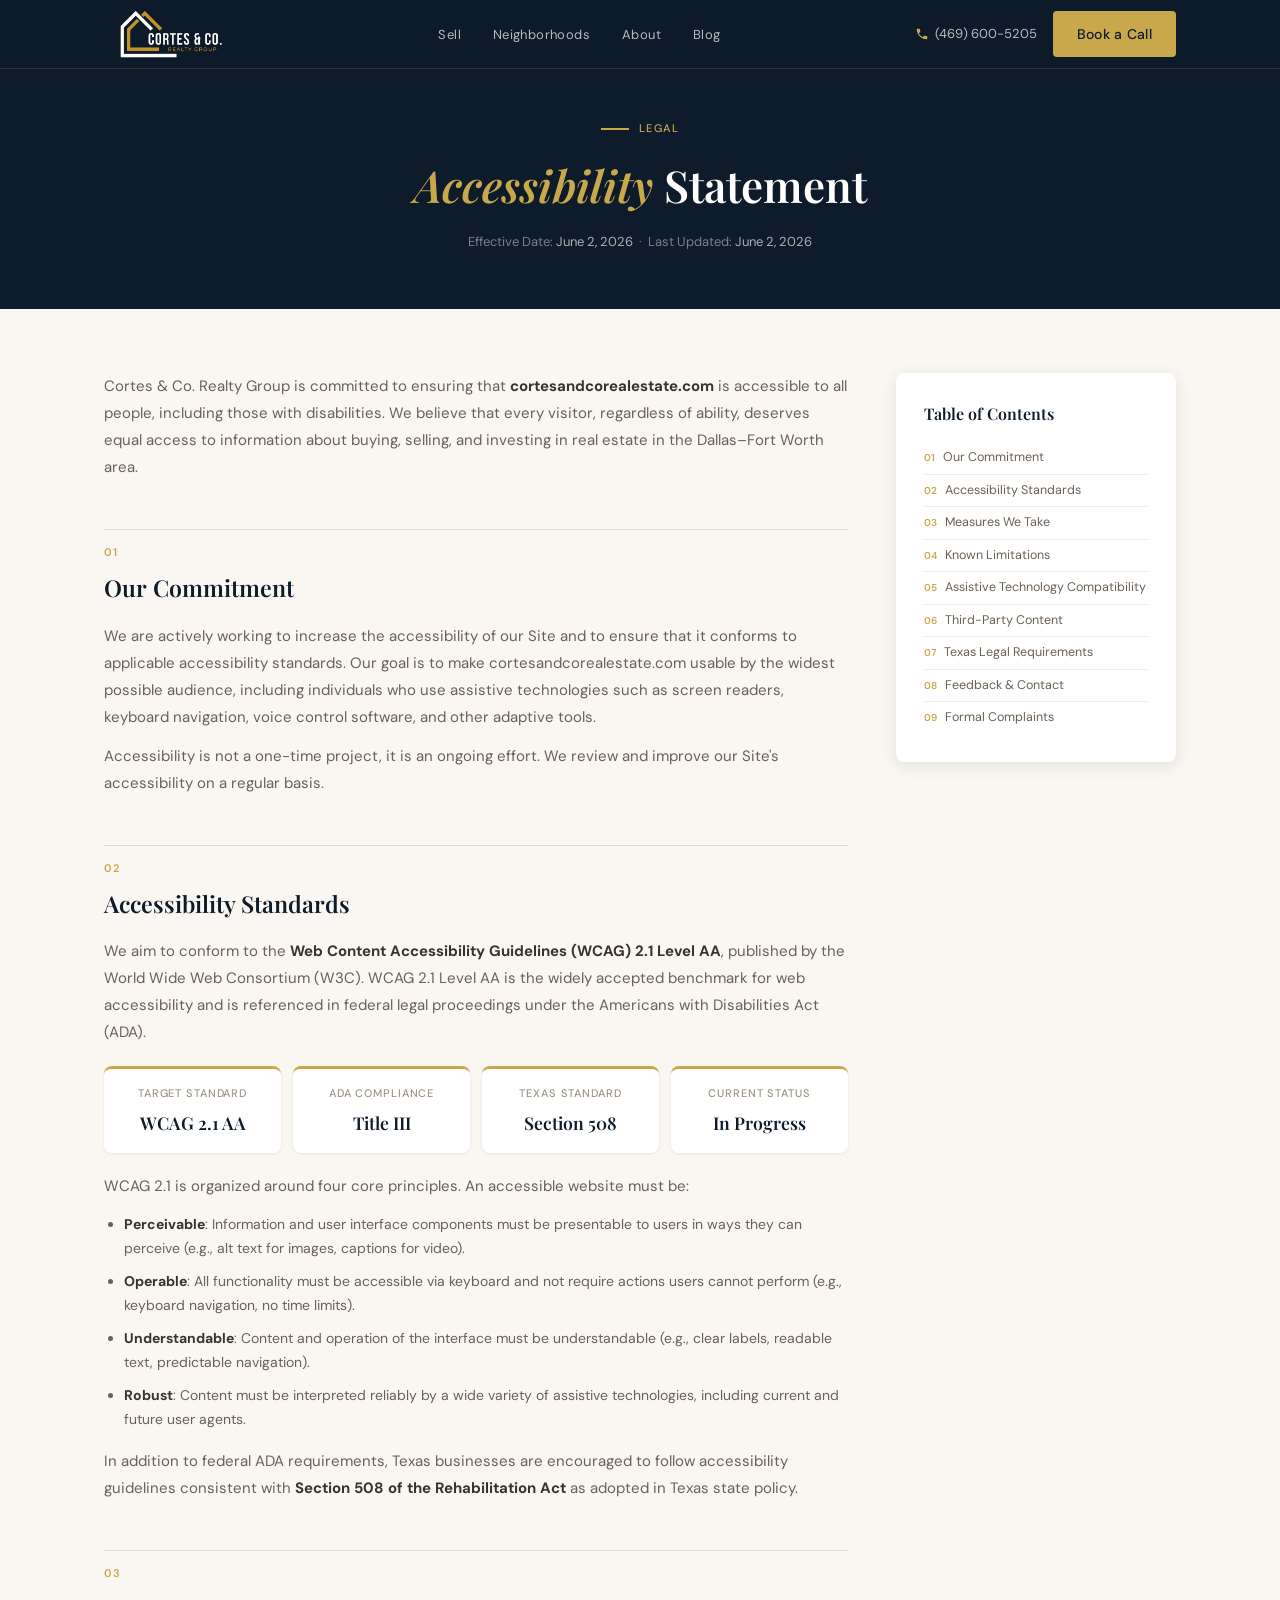
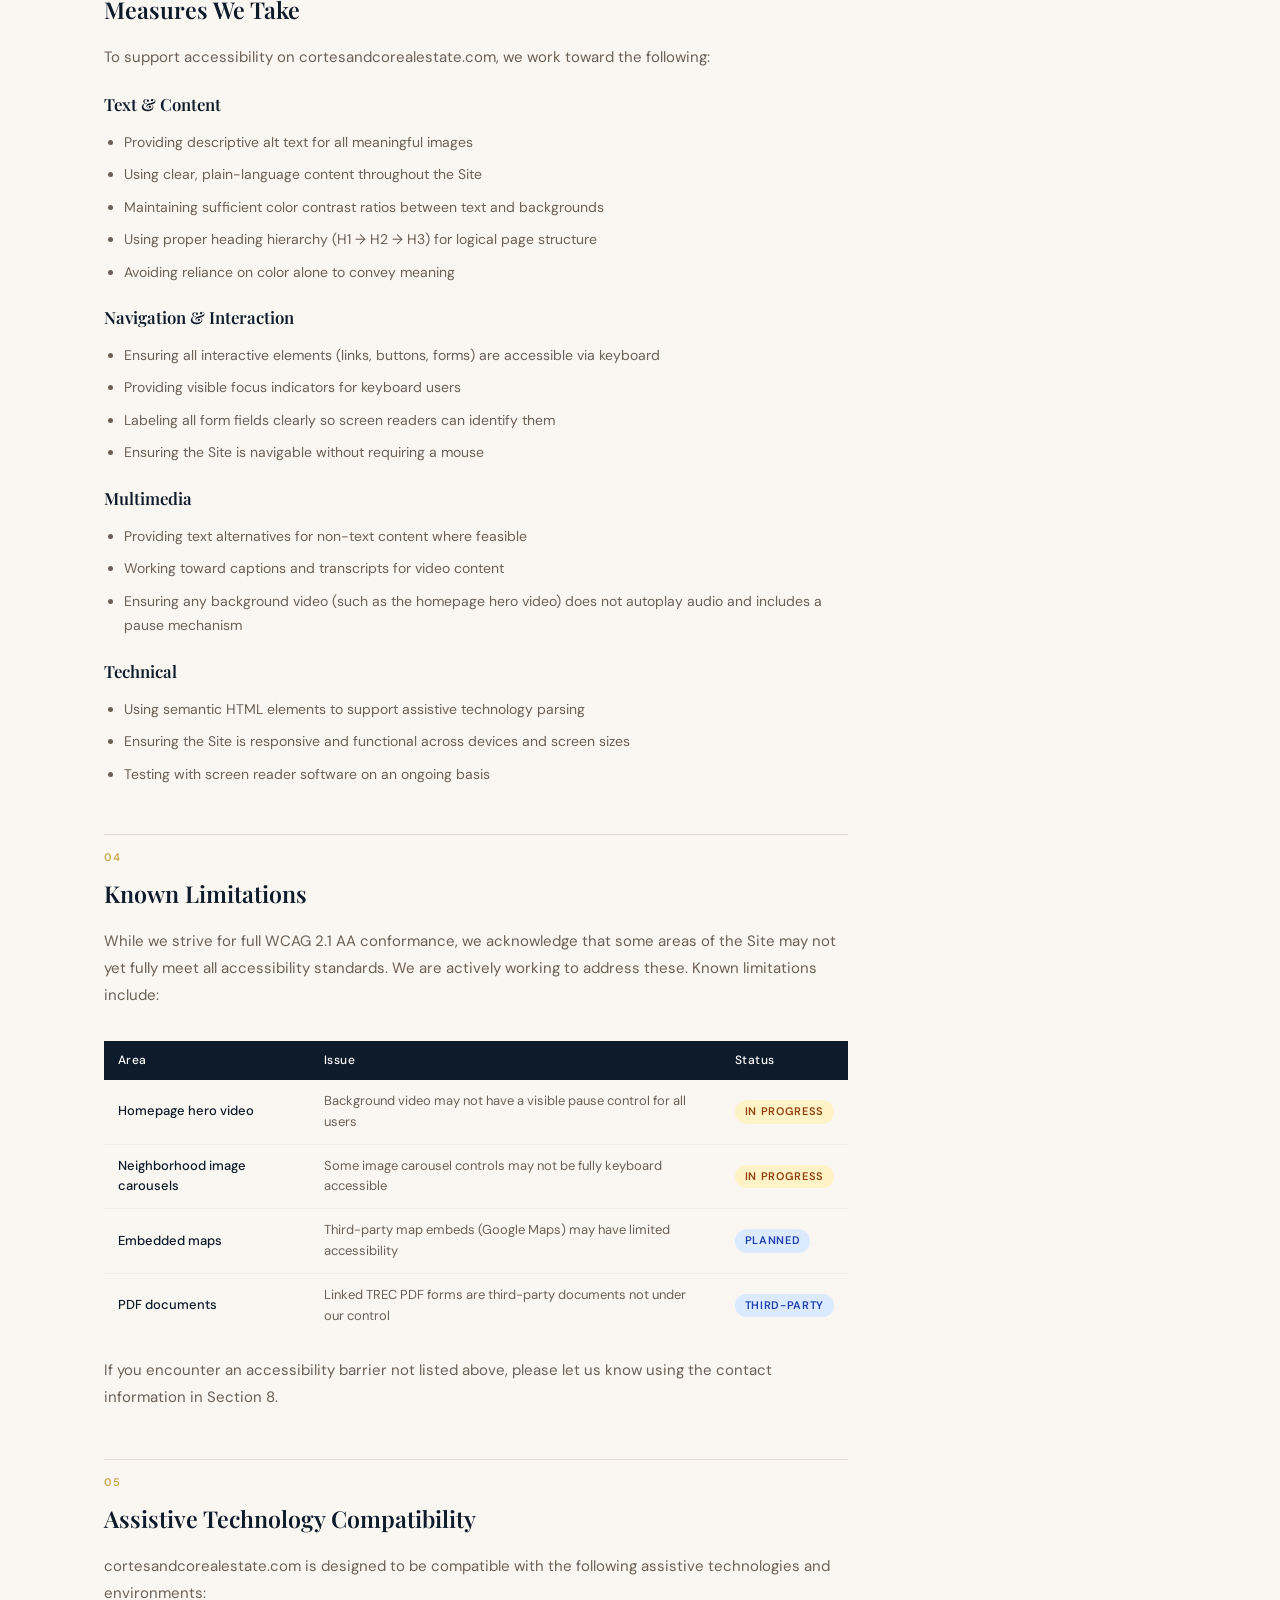
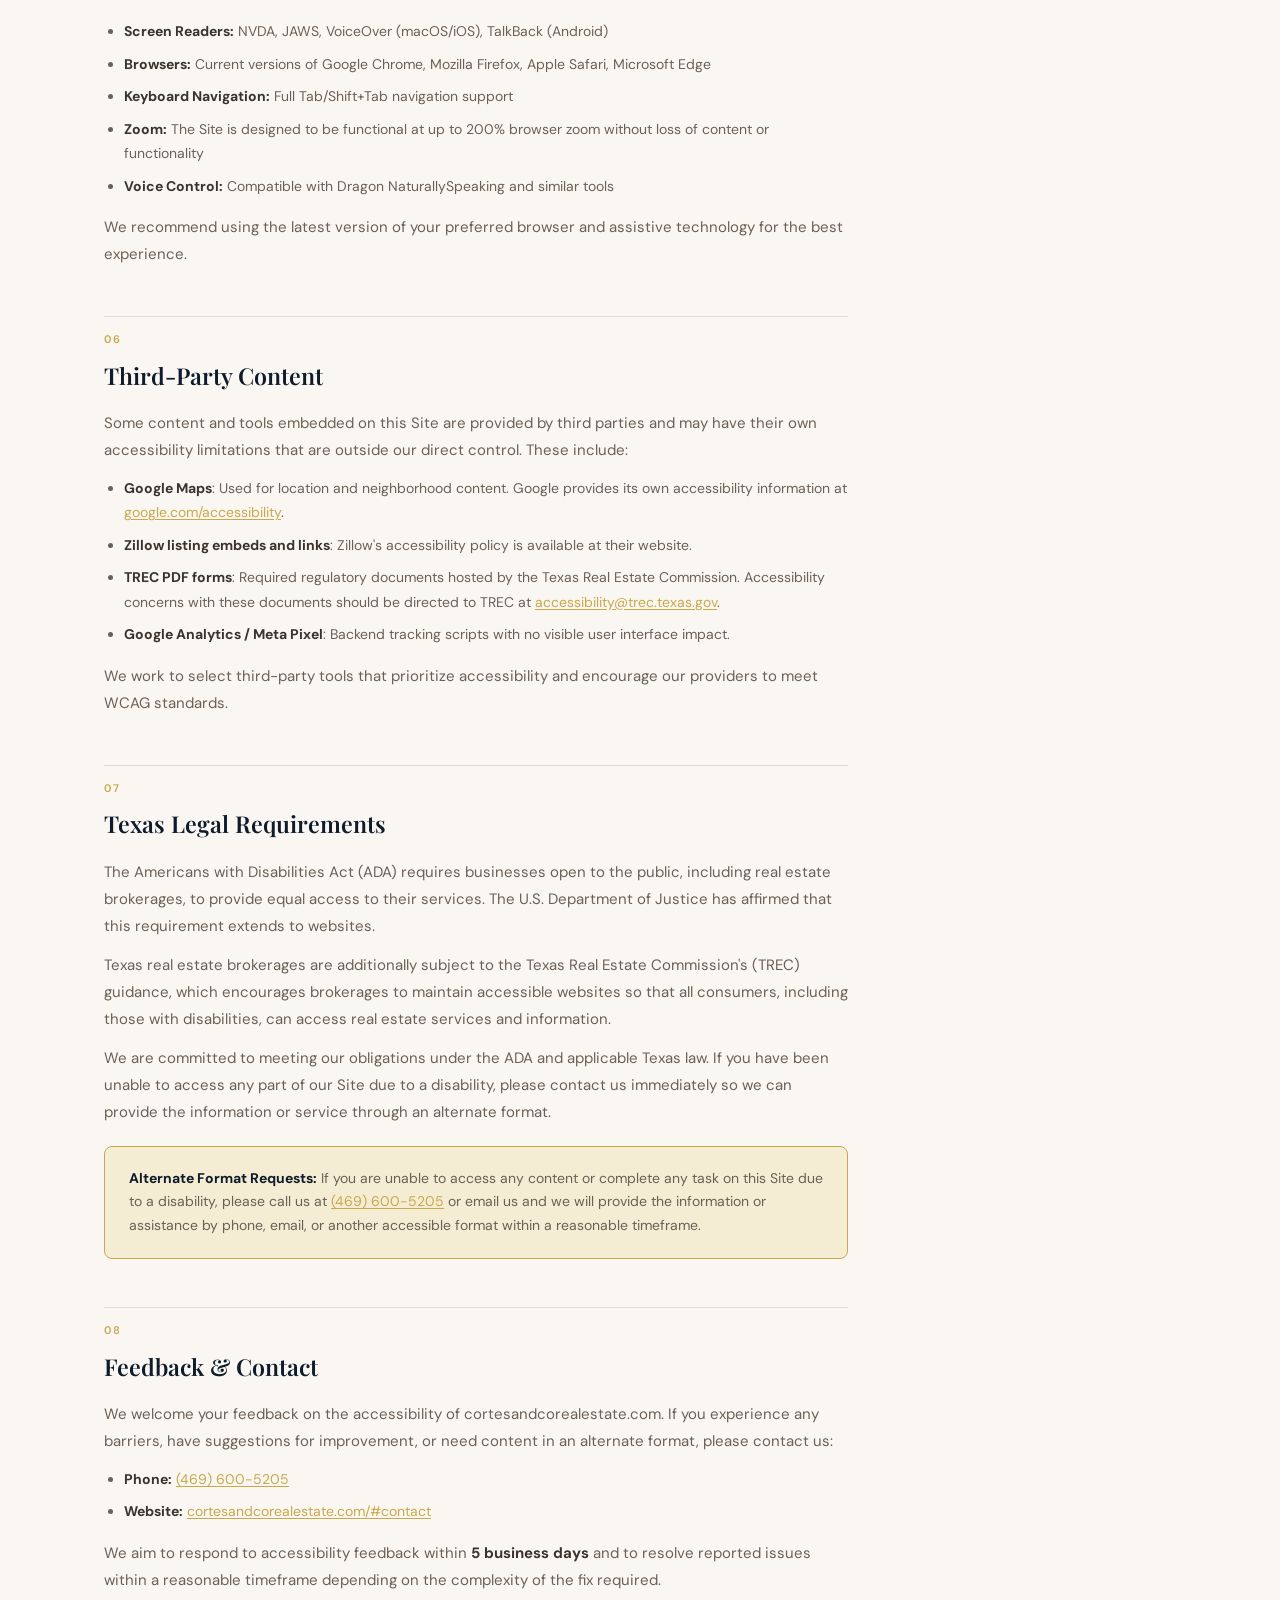
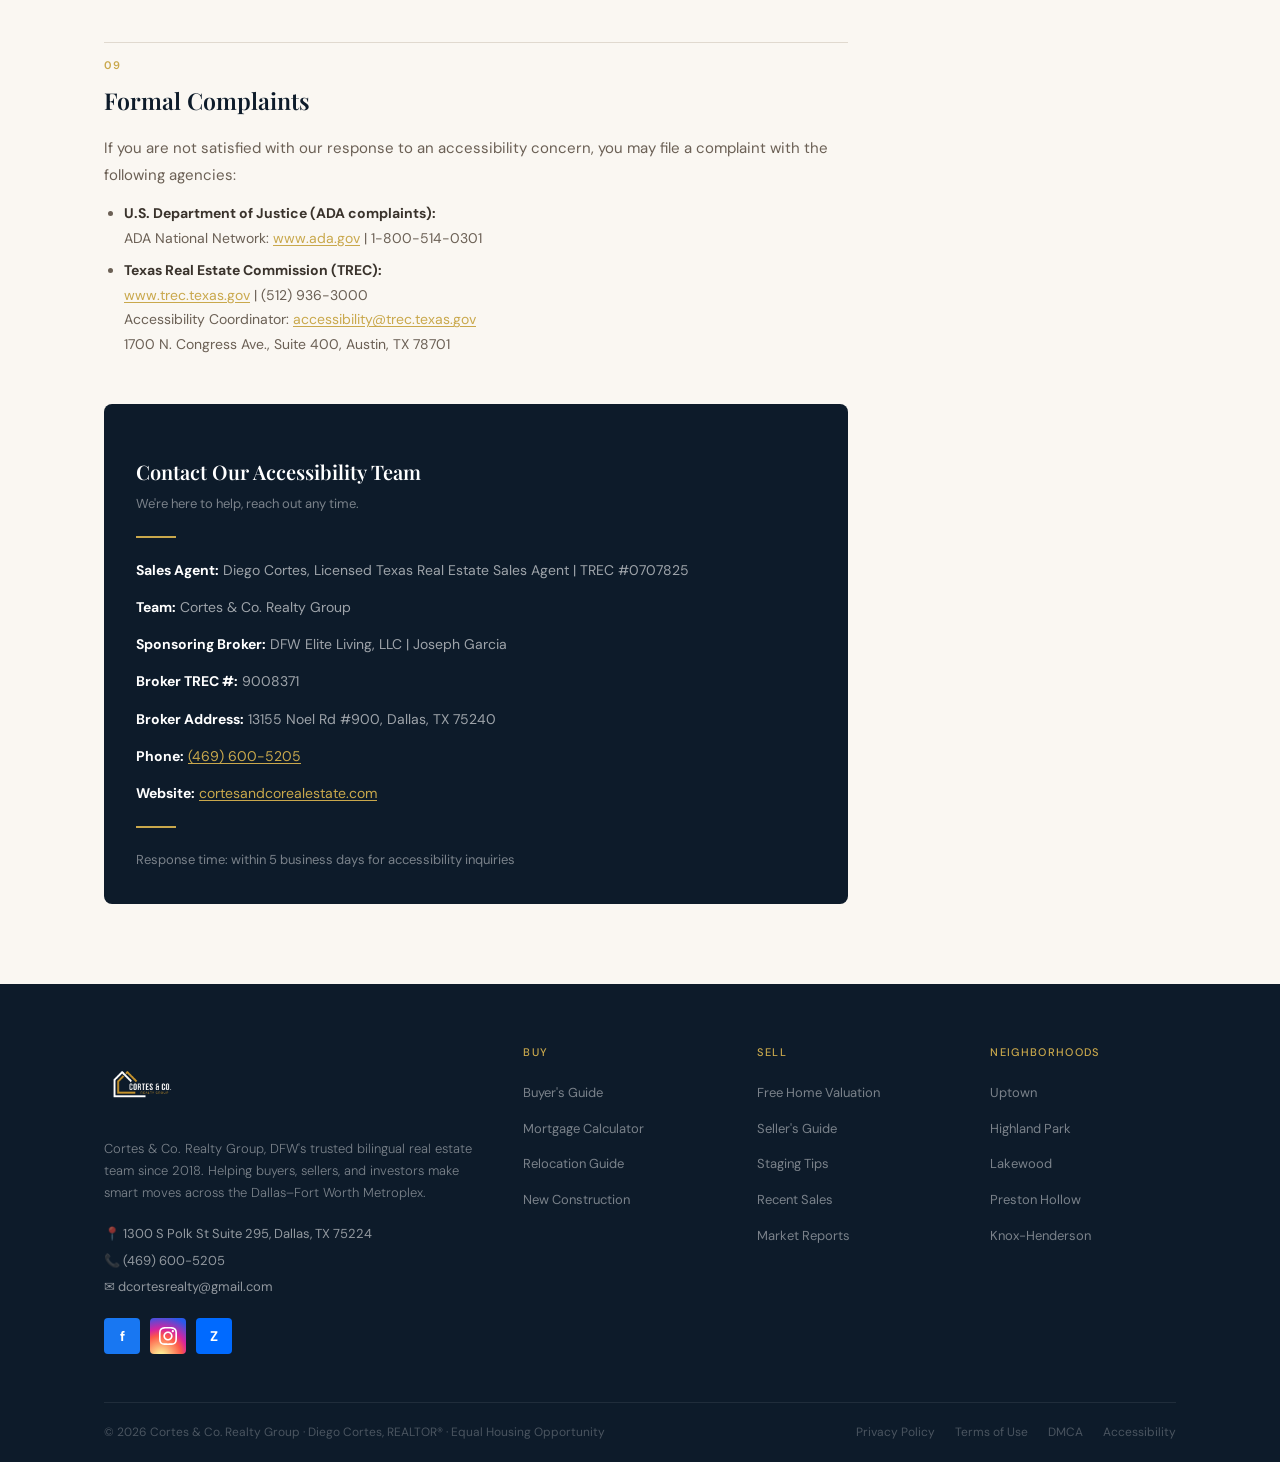
==== commit e22d8459: "added-guides" ====
--- a/accessibility.html
+++ b/accessibility.html
@@ -3,8 +3,8 @@
 <head>
   <meta charset="UTF-8" />
   <meta name="viewport" content="width=device-width, initial-scale=1.0"/>
-  <title>Accessibility Statement — Cortes & Co. Realty Group</title>
-  <meta name="description" content="Accessibility Statement for cortesandcorealestate.com — Cortes & Co. Realty Group's commitment to WCAG 2.1 AA and ADA compliance.">
+  <title>Accessibility Statement, Cortes & Co. Realty Group</title>
+  <meta name="description" content="Accessibility Statement for cortesandcorealestate.com, Cortes & Co. Realty Group's commitment to WCAG 2.1 AA and ADA compliance.">
   <link rel="preconnect" href="https://fonts.googleapis.com">
   <link rel="preconnect" href="https://fonts.gstatic.com" crossorigin>
   <link href="https://fonts.googleapis.com/css2?family=Playfair+Display:ital,wght@0,400;0,600;0,700;1,400&family=DM+Sans:ital,opsz,wght@0,9..40,300;0,9..40,400;0,9..40,500;1,9..40,300&display=swap" rel="stylesheet">
@@ -306,14 +306,14 @@
       <!-- MAIN CONTENT -->
       <div class="policy-main">
 
-        <p>Cortes & Co. Realty Group is committed to ensuring that <strong>cortesandcorealestate.com</strong> is accessible to all people, including those with disabilities. We believe that every visitor — regardless of ability — deserves equal access to information about buying, selling, and investing in real estate in the Dallas–Fort Worth area.</p>
+        <p>Cortes & Co. Realty Group is committed to ensuring that <strong>cortesandcorealestate.com</strong> is accessible to all people, including those with disabilities. We believe that every visitor, regardless of ability, deserves equal access to information about buying, selling, and investing in real estate in the Dallas–Fort Worth area.</p>
 
         <!-- 1 -->
         <section id="commitment">
           <span class="section-num">01</span>
           <h2>Our Commitment</h2>
           <p>We are actively working to increase the accessibility of our Site and to ensure that it conforms to applicable accessibility standards. Our goal is to make cortesandcorealestate.com usable by the widest possible audience, including individuals who use assistive technologies such as screen readers, keyboard navigation, voice control software, and other adaptive tools.</p>
-          <p>Accessibility is not a one-time project — it is an ongoing effort. We review and improve our Site's accessibility on a regular basis.</p>
+          <p>Accessibility is not a one-time project, it is an ongoing effort. We review and improve our Site's accessibility on a regular basis.</p>
         </section>
 
         <!-- 2 -->
@@ -343,10 +343,10 @@
 
           <p>WCAG 2.1 is organized around four core principles. An accessible website must be:</p>
           <ul>
-            <li><strong>Perceivable</strong> — Information and user interface components must be presentable to users in ways they can perceive (e.g., alt text for images, captions for video).</li>
-            <li><strong>Operable</strong> — All functionality must be accessible via keyboard and not require actions users cannot perform (e.g., keyboard navigation, no time limits).</li>
-            <li><strong>Understandable</strong> — Content and operation of the interface must be understandable (e.g., clear labels, readable text, predictable navigation).</li>
-            <li><strong>Robust</strong> — Content must be interpreted reliably by a wide variety of assistive technologies, including current and future user agents.</li>
+            <li><strong>Perceivable</strong>: Information and user interface components must be presentable to users in ways they can perceive (e.g., alt text for images, captions for video).</li>
+            <li><strong>Operable</strong>: All functionality must be accessible via keyboard and not require actions users cannot perform (e.g., keyboard navigation, no time limits).</li>
+            <li><strong>Understandable</strong>: Content and operation of the interface must be understandable (e.g., clear labels, readable text, predictable navigation).</li>
+            <li><strong>Robust</strong>: Content must be interpreted reliably by a wide variety of assistive technologies, including current and future user agents.</li>
           </ul>
 
           <p>In addition to federal ADA requirements, Texas businesses are encouraged to follow accessibility guidelines consistent with <strong>Section 508 of the Rehabilitation Act</strong> as adopted in Texas state policy.</p>
@@ -454,10 +454,10 @@
           <h2>Third-Party Content</h2>
           <p>Some content and tools embedded on this Site are provided by third parties and may have their own accessibility limitations that are outside our direct control. These include:</p>
           <ul>
-            <li><strong>Google Maps</strong> — Used for location and neighborhood content. Google provides its own accessibility information at <a href="https://www.google.com/accessibility/" target="_blank">google.com/accessibility</a>.</li>
-            <li><strong>Zillow listing embeds and links</strong> — Zillow's accessibility policy is available at their website.</li>
-            <li><strong>TREC PDF forms</strong> — Required regulatory documents hosted by the Texas Real Estate Commission. Accessibility concerns with these documents should be directed to TREC at <a href="mailto:accessibility@trec.texas.gov">accessibility@trec.texas.gov</a>.</li>
-            <li><strong>Google Analytics / Meta Pixel</strong> — Backend tracking scripts with no visible user interface impact.</li>
+            <li><strong>Google Maps</strong>: Used for location and neighborhood content. Google provides its own accessibility information at <a href="https://www.google.com/accessibility/" target="_blank">google.com/accessibility</a>.</li>
+            <li><strong>Zillow listing embeds and links</strong>: Zillow's accessibility policy is available at their website.</li>
+            <li><strong>TREC PDF forms</strong>: Required regulatory documents hosted by the Texas Real Estate Commission. Accessibility concerns with these documents should be directed to TREC at <a href="mailto:accessibility@trec.texas.gov">accessibility@trec.texas.gov</a>.</li>
+            <li><strong>Google Analytics / Meta Pixel</strong>: Backend tracking scripts with no visible user interface impact.</li>
           </ul>
           <p>We work to select third-party tools that prioritize accessibility and encourage our providers to meet WCAG standards.</p>
         </section>
@@ -466,8 +466,8 @@
         <section id="texas-law">
           <span class="section-num">07</span>
           <h2>Texas Legal Requirements</h2>
-          <p>The Americans with Disabilities Act (ADA) requires businesses open to the public — including real estate brokerages — to provide equal access to their services. The U.S. Department of Justice has affirmed that this requirement extends to websites.</p>
-          <p>Texas real estate brokerages are additionally subject to the Texas Real Estate Commission's (TREC) guidance, which encourages brokerages to maintain accessible websites so that all consumers — including those with disabilities — can access real estate services and information.</p>
+          <p>The Americans with Disabilities Act (ADA) requires businesses open to the public, including real estate brokerages, to provide equal access to their services. The U.S. Department of Justice has affirmed that this requirement extends to websites.</p>
+          <p>Texas real estate brokerages are additionally subject to the Texas Real Estate Commission's (TREC) guidance, which encourages brokerages to maintain accessible websites so that all consumers, including those with disabilities, can access real estate services and information.</p>
           <p>We are committed to meeting our obligations under the ADA and applicable Texas law. If you have been unable to access any part of our Site due to a disability, please contact us immediately so we can provide the information or service through an alternate format.</p>
 
           <div class="highlight-box">
@@ -508,7 +508,7 @@
 
         <div class="contact-card">
           <h3>Contact Our Accessibility Team</h3>
-          <p class="sub">We're here to help — reach out any time.</p>
+          <p class="sub">We're here to help, reach out any time.</p>
           <div class="divider"></div>
           <p><strong>Sales Agent:</strong> Diego Cortes, Licensed Texas Real Estate Sales Agent | TREC #0707825</p>
           <p><strong>Team:</strong> Cortes &amp; Co. Realty Group</p>
@@ -553,7 +553,7 @@
     <div class="footer-grid">
       <div>
         <div class="footer-logo"><a href="index.html"><img src="websitephotos/logo-dark.png" alt="Logo"></a></div>
-        <p class="footer-about">Cortes & Co. Realty Group — DFW's trusted bilingual real estate team since 2018. Helping buyers, sellers, and investors make smart moves across the Dallas–Fort Worth Metroplex.</p>
+        <p class="footer-about">Cortes & Co. Realty Group, DFW's trusted bilingual real estate team since 2018. Helping buyers, sellers, and investors make smart moves across the Dallas–Fort Worth Metroplex.</p>
         <div class="footer-contact-item">📍 1300 S Polk St Suite 295, Dallas, TX 75224</div>
         <div class="footer-contact-item">📞 (469) 600-5205</div>
         <div class="footer-contact-item">✉ dcortesrealty@gmail.com</div>
@@ -578,10 +578,10 @@
         <h4>Sell</h4>
         <ul class="footer-links">
           <li><a href="index.html#sell">Free Home Valuation</a></li>
-          <li><a href="#">Seller's Guide</a></li>
-          <li><a href="#">Staging Tips</a></li>
+          <li><a href="sellers-guide.html">Seller's Guide</a></li>
+          <li><a href="staging-tips.html">Staging Tips</a></li>
           <li><a href="index.html#sold">Recent Sales</a></li>
-          <li><a href="#">Market Reports</a></li>
+          <li><a href="Market-report.html">Market Reports</a></li>
         </ul>
       </div>
       <div class="footer-col">
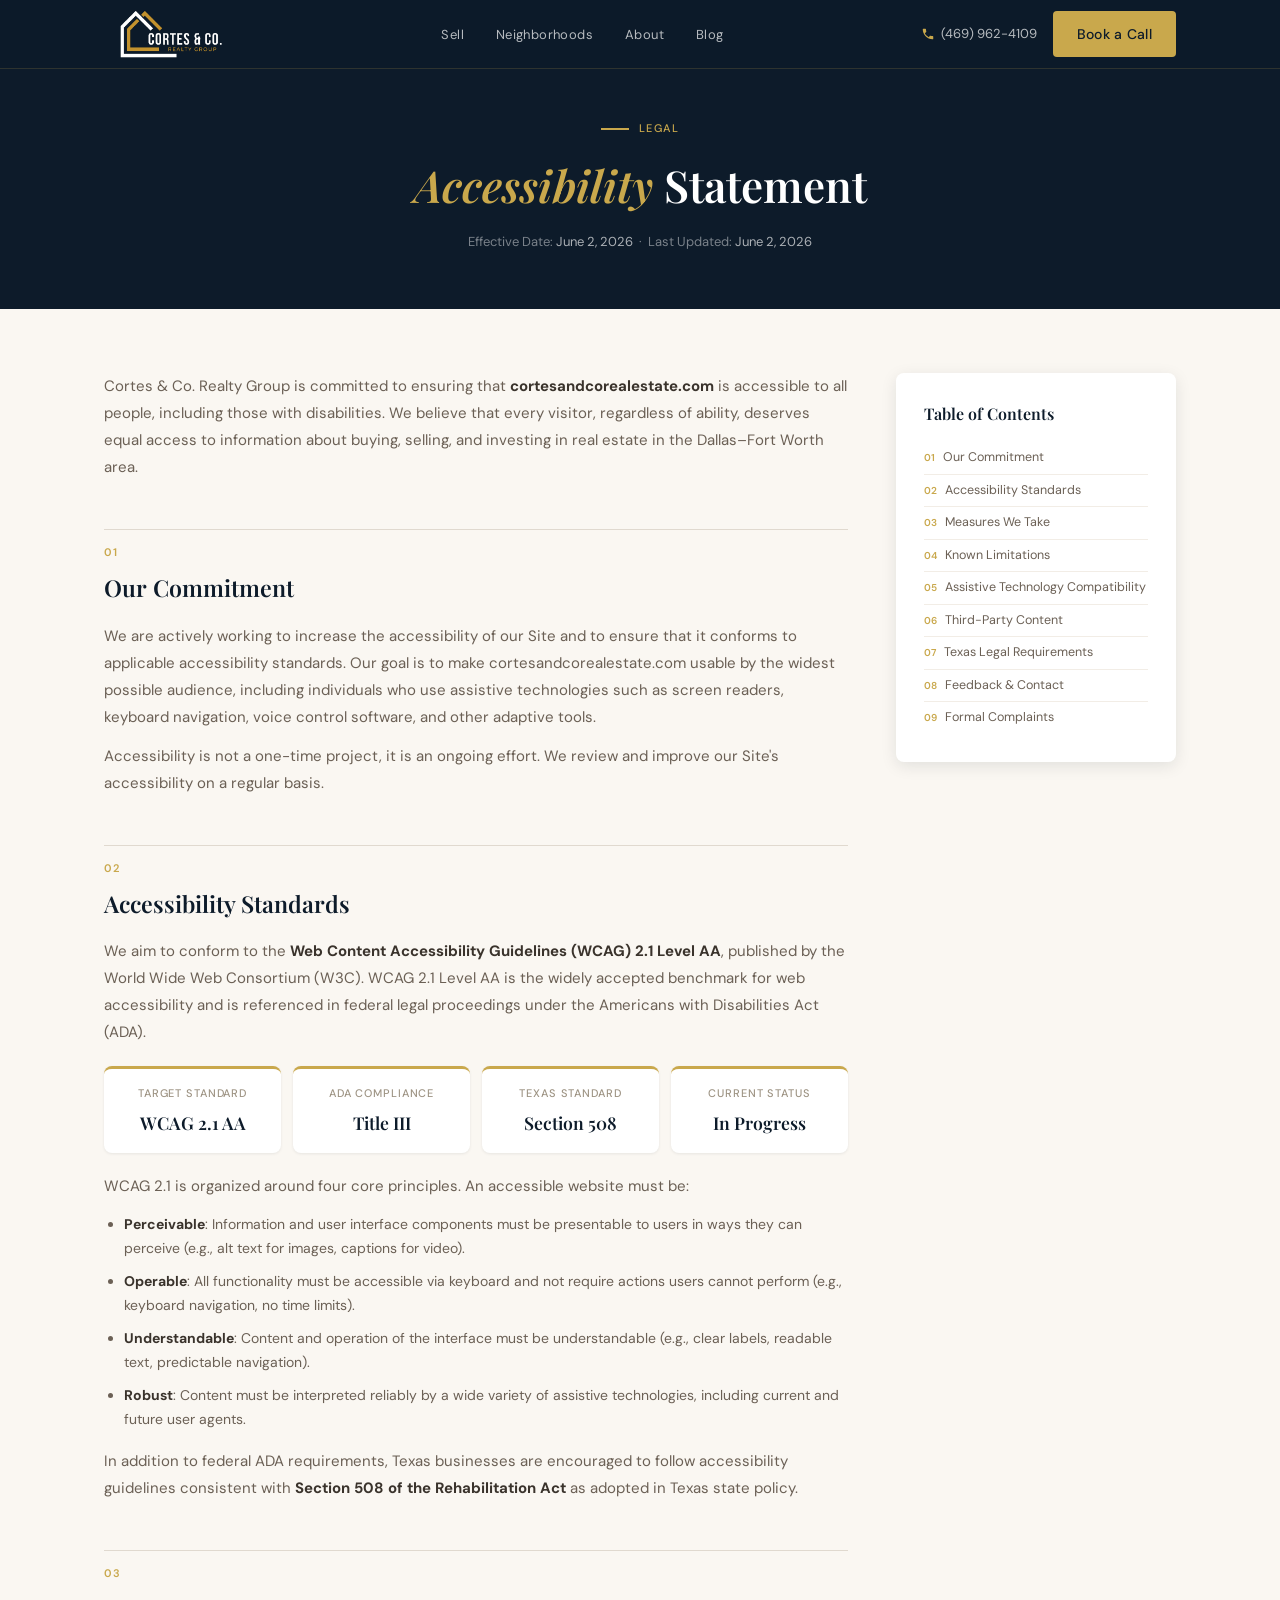
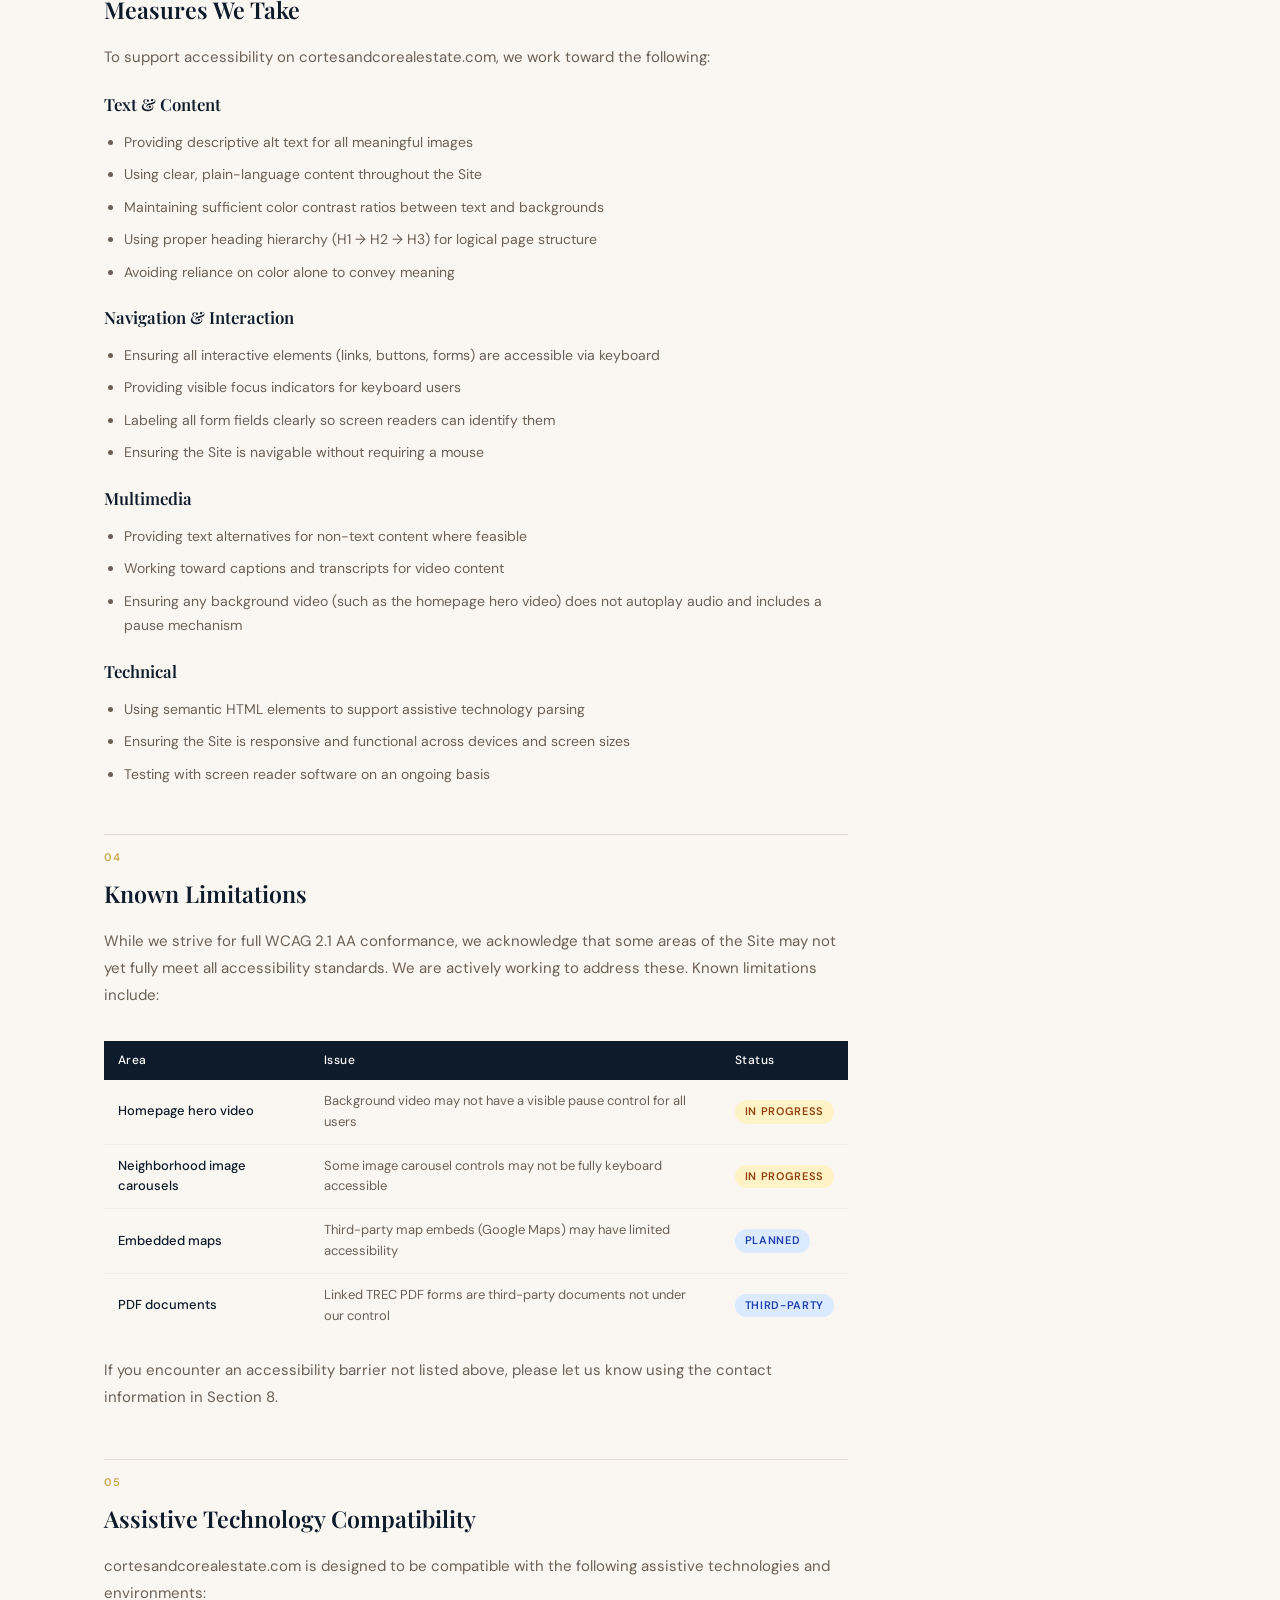
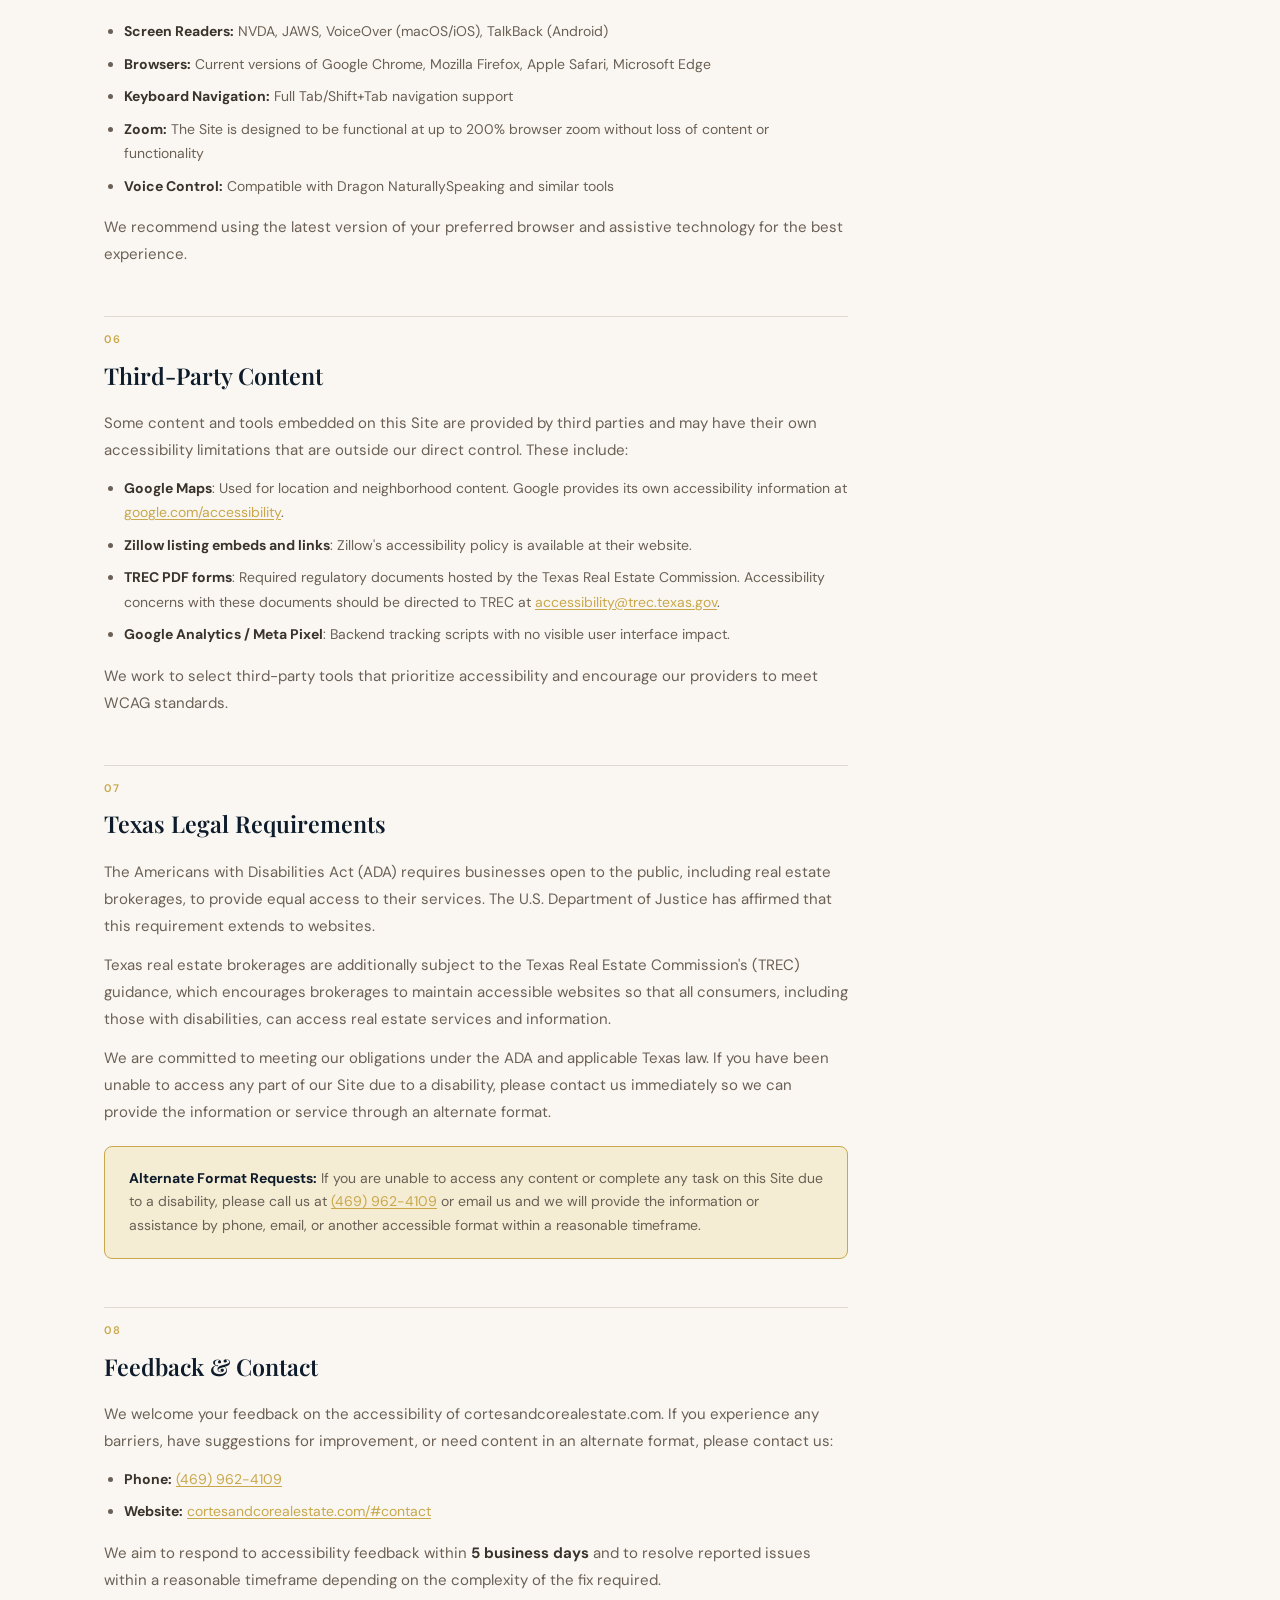
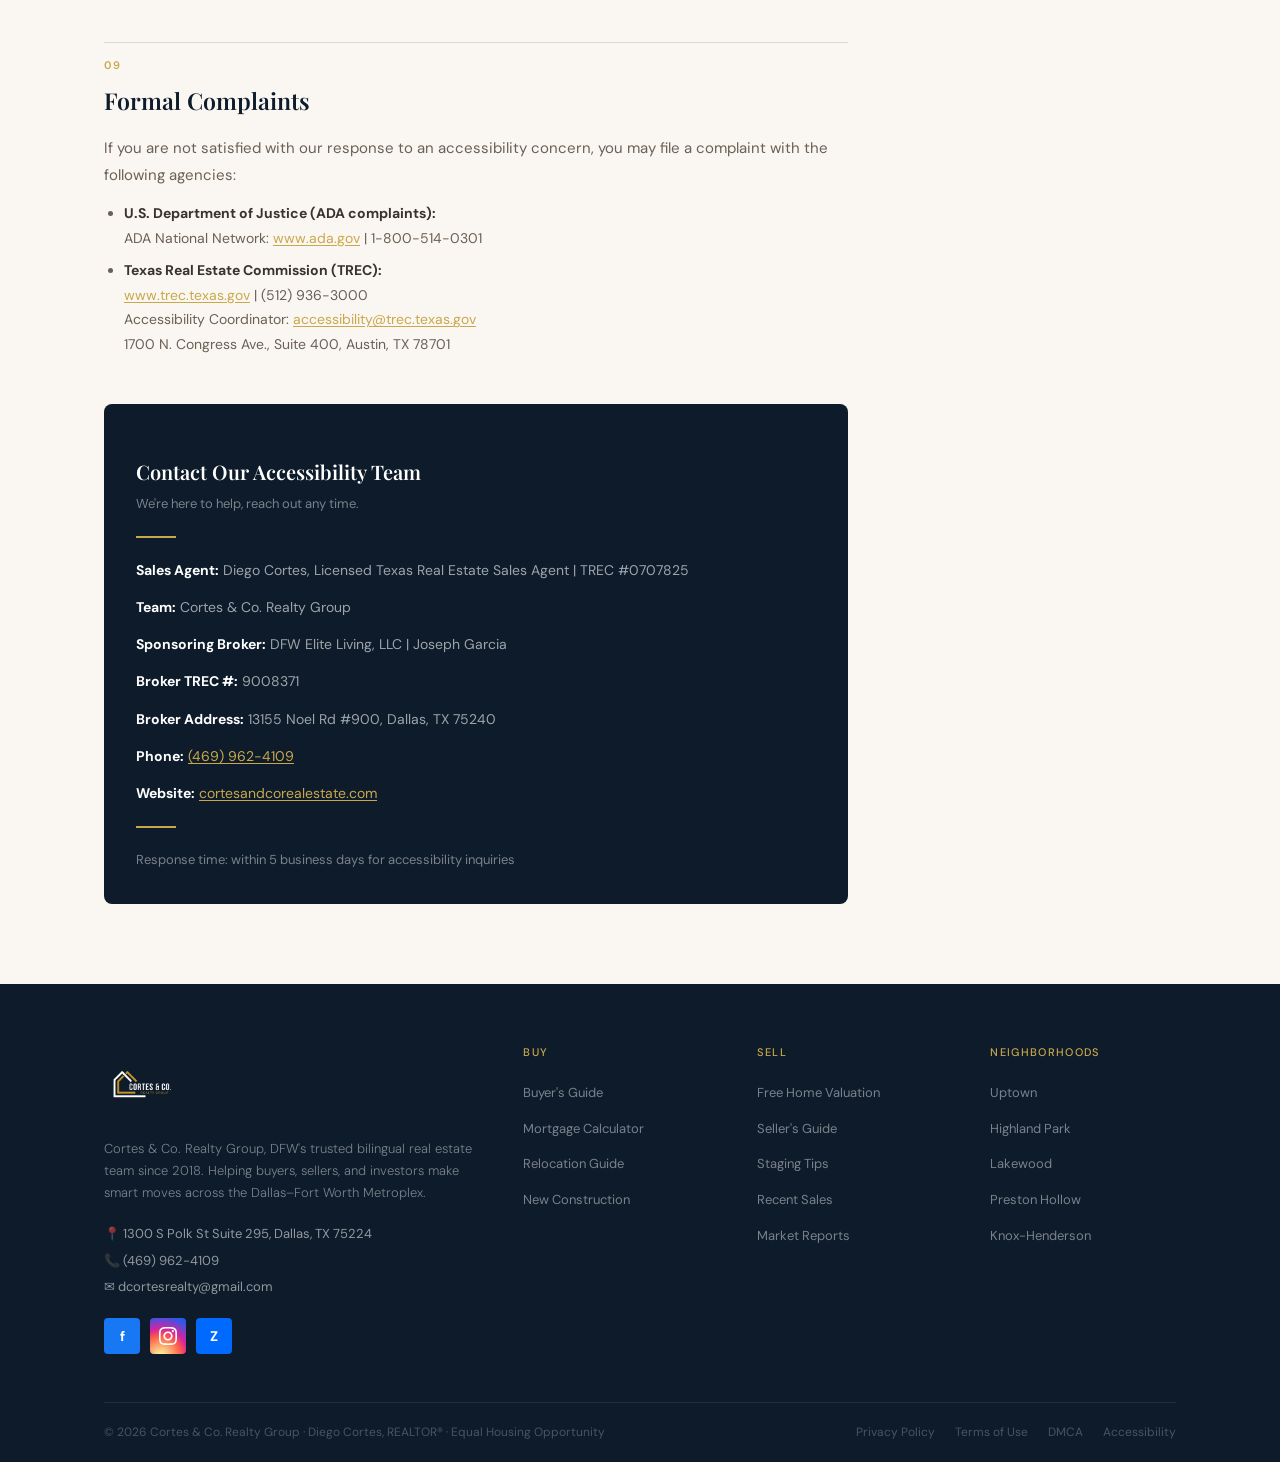
==== commit c7c8be8f: "added-ig-html" ====
--- a/accessibility.html
+++ b/accessibility.html
@@ -280,7 +280,7 @@
       <li><a href="#">Blog</a></li>
     </ul>
     <div class="nav-right">
-      <div class="nav-phone">(469) 600-5205</div>
+      <div class="nav-phone">(469) 962-4109</div>
       <a href="index.html#contact" class="btn-primary">Book a Call</a>
     </div>
     <div class="hamburger" onclick="toggleMenu()">
@@ -471,7 +471,7 @@
           <p>We are committed to meeting our obligations under the ADA and applicable Texas law. If you have been unable to access any part of our Site due to a disability, please contact us immediately so we can provide the information or service through an alternate format.</p>
 
           <div class="highlight-box">
-            <strong>Alternate Format Requests:</strong> If you are unable to access any content or complete any task on this Site due to a disability, please call us at <a href="tel:4696005205">(469) 600-5205</a> or email us and we will provide the information or assistance by phone, email, or another accessible format within a reasonable timeframe.
+            <strong>Alternate Format Requests:</strong> If you are unable to access any content or complete any task on this Site due to a disability, please call us at <a href="tel:4699624109">(469) 962-4109</a> or email us and we will provide the information or assistance by phone, email, or another accessible format within a reasonable timeframe.
           </div>
         </section>
 
@@ -481,7 +481,7 @@
           <h2>Feedback & Contact</h2>
           <p>We welcome your feedback on the accessibility of cortesandcorealestate.com. If you experience any barriers, have suggestions for improvement, or need content in an alternate format, please contact us:</p>
           <ul>
-            <li><strong>Phone:</strong> <a href="tel:4696005205">(469) 600-5205</a></li>
+            <li><strong>Phone:</strong> <a href="tel:4699624109">(469) 962-4109</a></li>
             <li><strong>Website:</strong> <a href="https://cortesandcorealestate.com/#contact">cortesandcorealestate.com/#contact</a></li>
           </ul>
           <p>We aim to respond to accessibility feedback within <strong>5 business days</strong> and to resolve reported issues within a reasonable timeframe depending on the complexity of the fix required.</p>
@@ -515,7 +515,7 @@
           <p><strong>Sponsoring Broker:</strong> DFW Elite Living, LLC | Joseph Garcia</p>
           <p><strong>Broker TREC #:</strong> 9008371</p>
           <p><strong>Broker Address:</strong> 13155 Noel Rd #900, Dallas, TX 75240</p>
-          <p><strong>Phone:</strong> <a href="tel:4696005205">(469) 600-5205</a></p>
+          <p><strong>Phone:</strong> <a href="tel:4699624109">(469) 962-4109</a></p>
           <p><strong>Website:</strong> <a href="https://cortesandcorealestate.com">cortesandcorealestate.com</a></p>
           <div class="divider"></div>
           <p style="font-size:13px; color:rgba(255,255,255,.45);">Response time: within 5 business days for accessibility inquiries</p>
@@ -555,7 +555,7 @@
         <div class="footer-logo"><a href="index.html"><img src="websitephotos/logo-dark.png" alt="Logo"></a></div>
         <p class="footer-about">Cortes & Co. Realty Group, DFW's trusted bilingual real estate team since 2018. Helping buyers, sellers, and investors make smart moves across the Dallas–Fort Worth Metroplex.</p>
         <div class="footer-contact-item">📍 1300 S Polk St Suite 295, Dallas, TX 75224</div>
-        <div class="footer-contact-item">📞 (469) 600-5205</div>
+        <div class="footer-contact-item">📞 (469) 962-4109</div>
         <div class="footer-contact-item">✉ dcortesrealty@gmail.com</div>
         <div class="footer-social">
           <a href="https://www.facebook.com/diegocortesrealestate/" target="_blank" rel="noopener noreferrer" class="social-icon" style="background:#1877f2; color:#fff;">f</a>
--- a/styles.css
+++ b/styles.css
@@ -422,6 +422,11 @@
   .valuation-form .form-field { margin-bottom: 14px; }
   .valuation-form .btn-primary { width: 100%; justify-content: center; padding: 14px; font-size: 15px; }
   .form-disclaimer { font-size: 11px; color: var(--gray-400); text-align: center; margin-top: 10px; }
+  .form-optin { margin: 16px 0 12px; }
+  .optin-label { display: flex; align-items: flex-start; gap: 10px; cursor: pointer; }
+  .optin-label input[type="checkbox"] { flex-shrink: 0; width: 15px; height: 15px; margin-top: 2px; accent-color: var(--gold); cursor: pointer; border: 1.5px solid var(--gray-300); }
+  .optin-label span { font-size: 11.5px; color: var(--gray-500); line-height: 1.65; }
+  .optin-label a { color: var(--gold); text-decoration: underline; text-underline-offset: 2px; }
 
   /* ── ABOUT ── */
   #about { padding: 100px 0; background: var(--white); }
